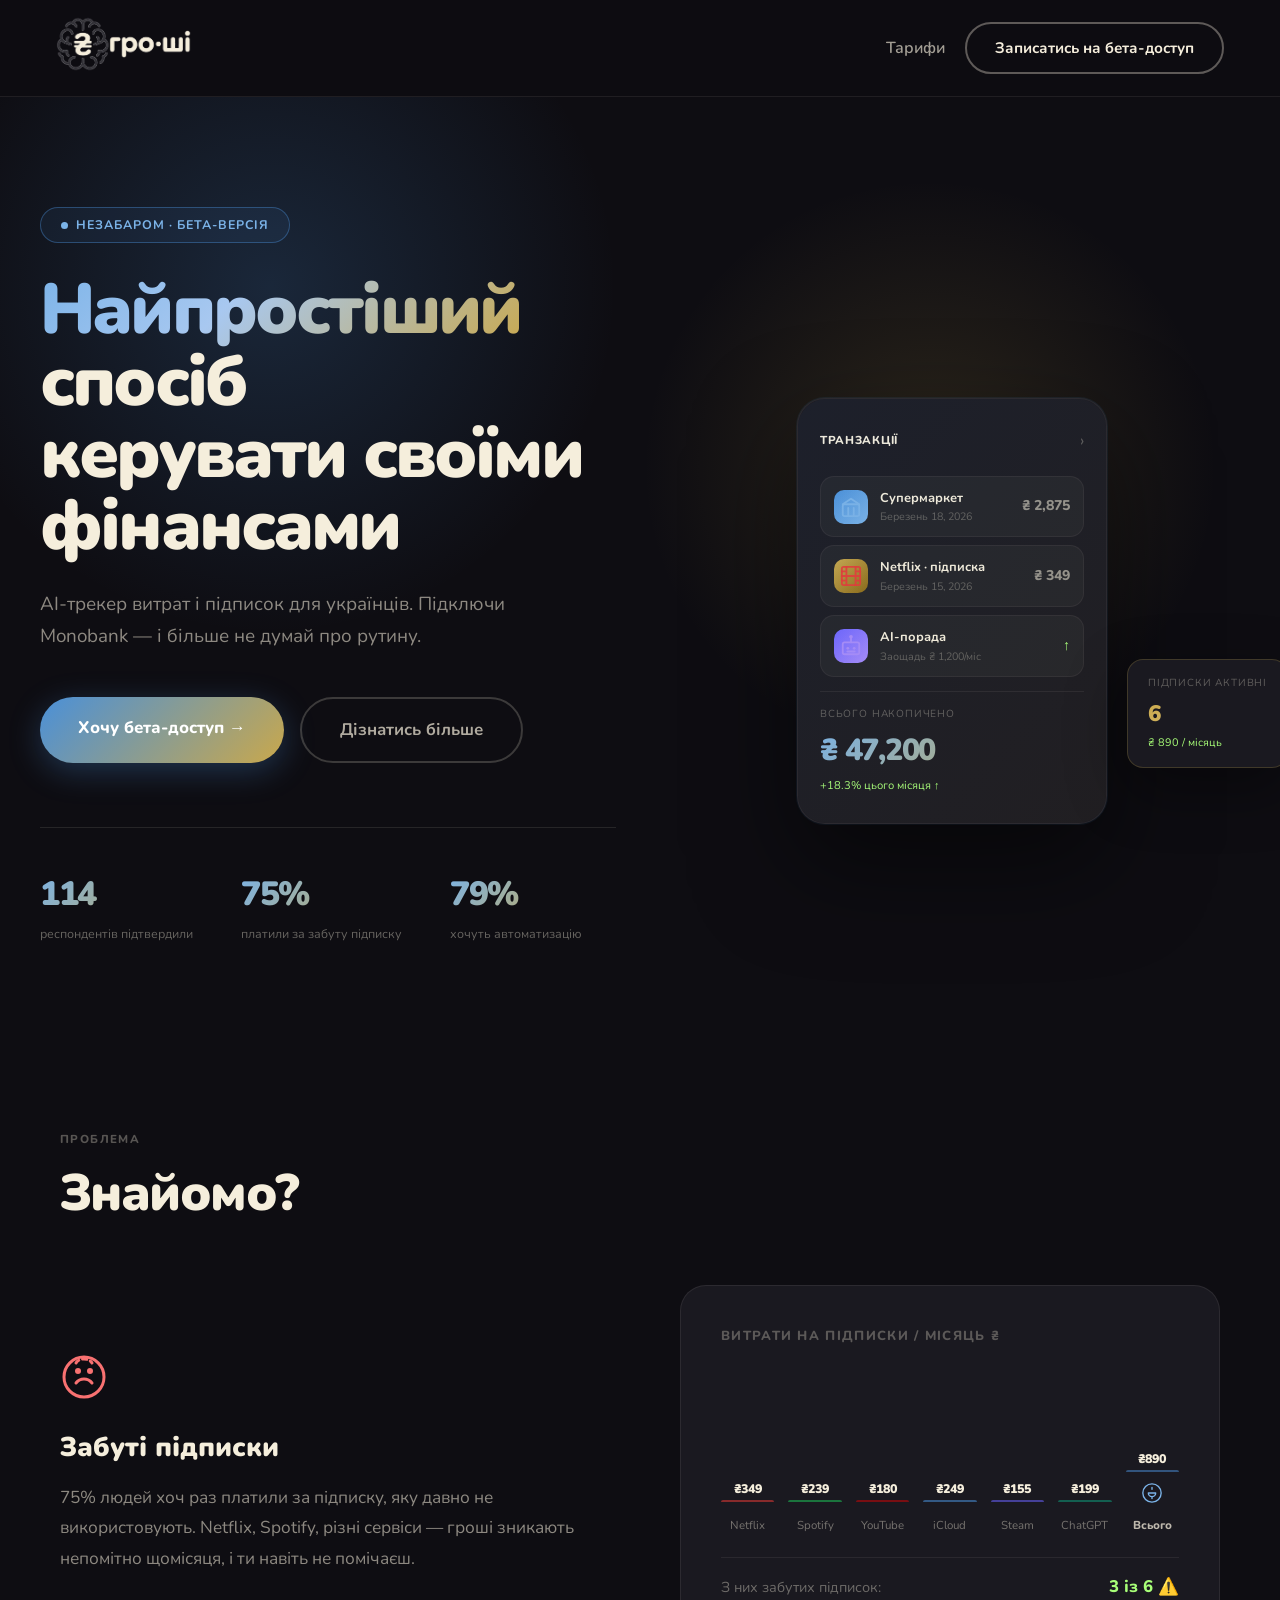
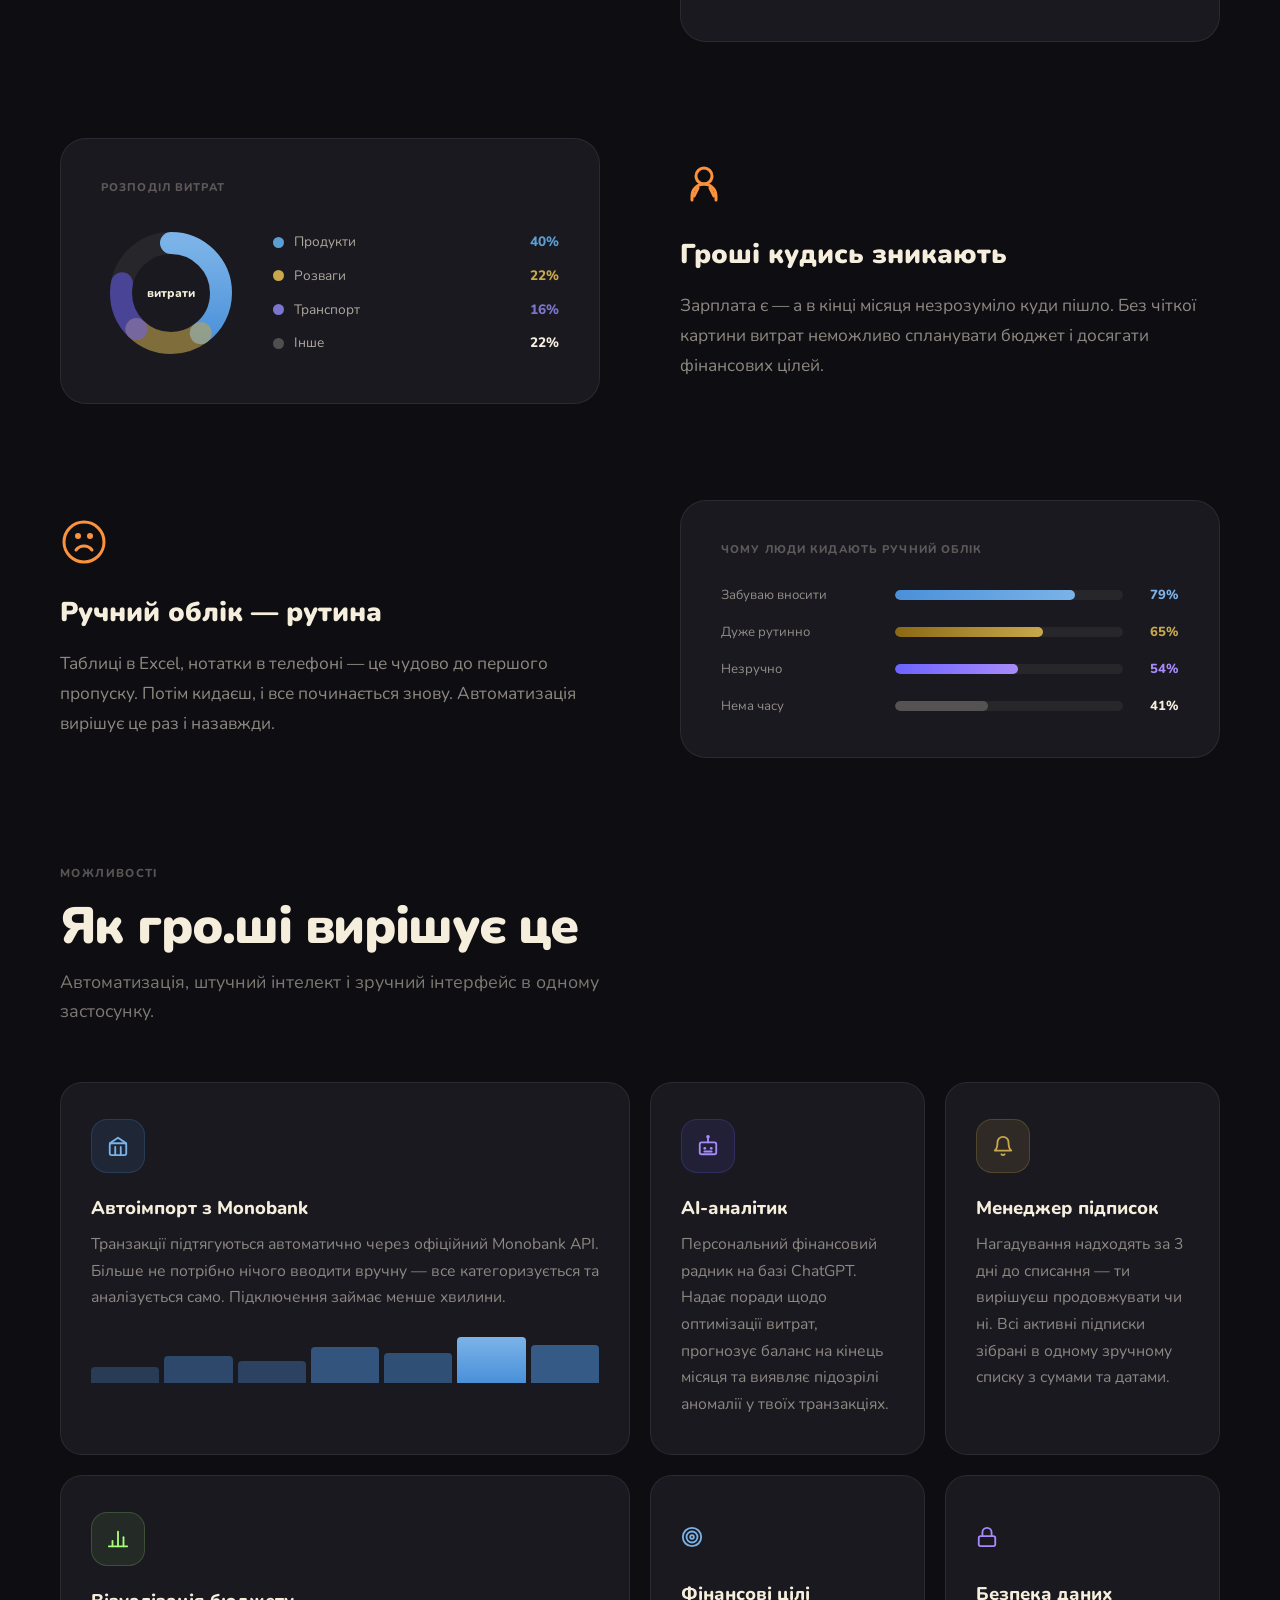
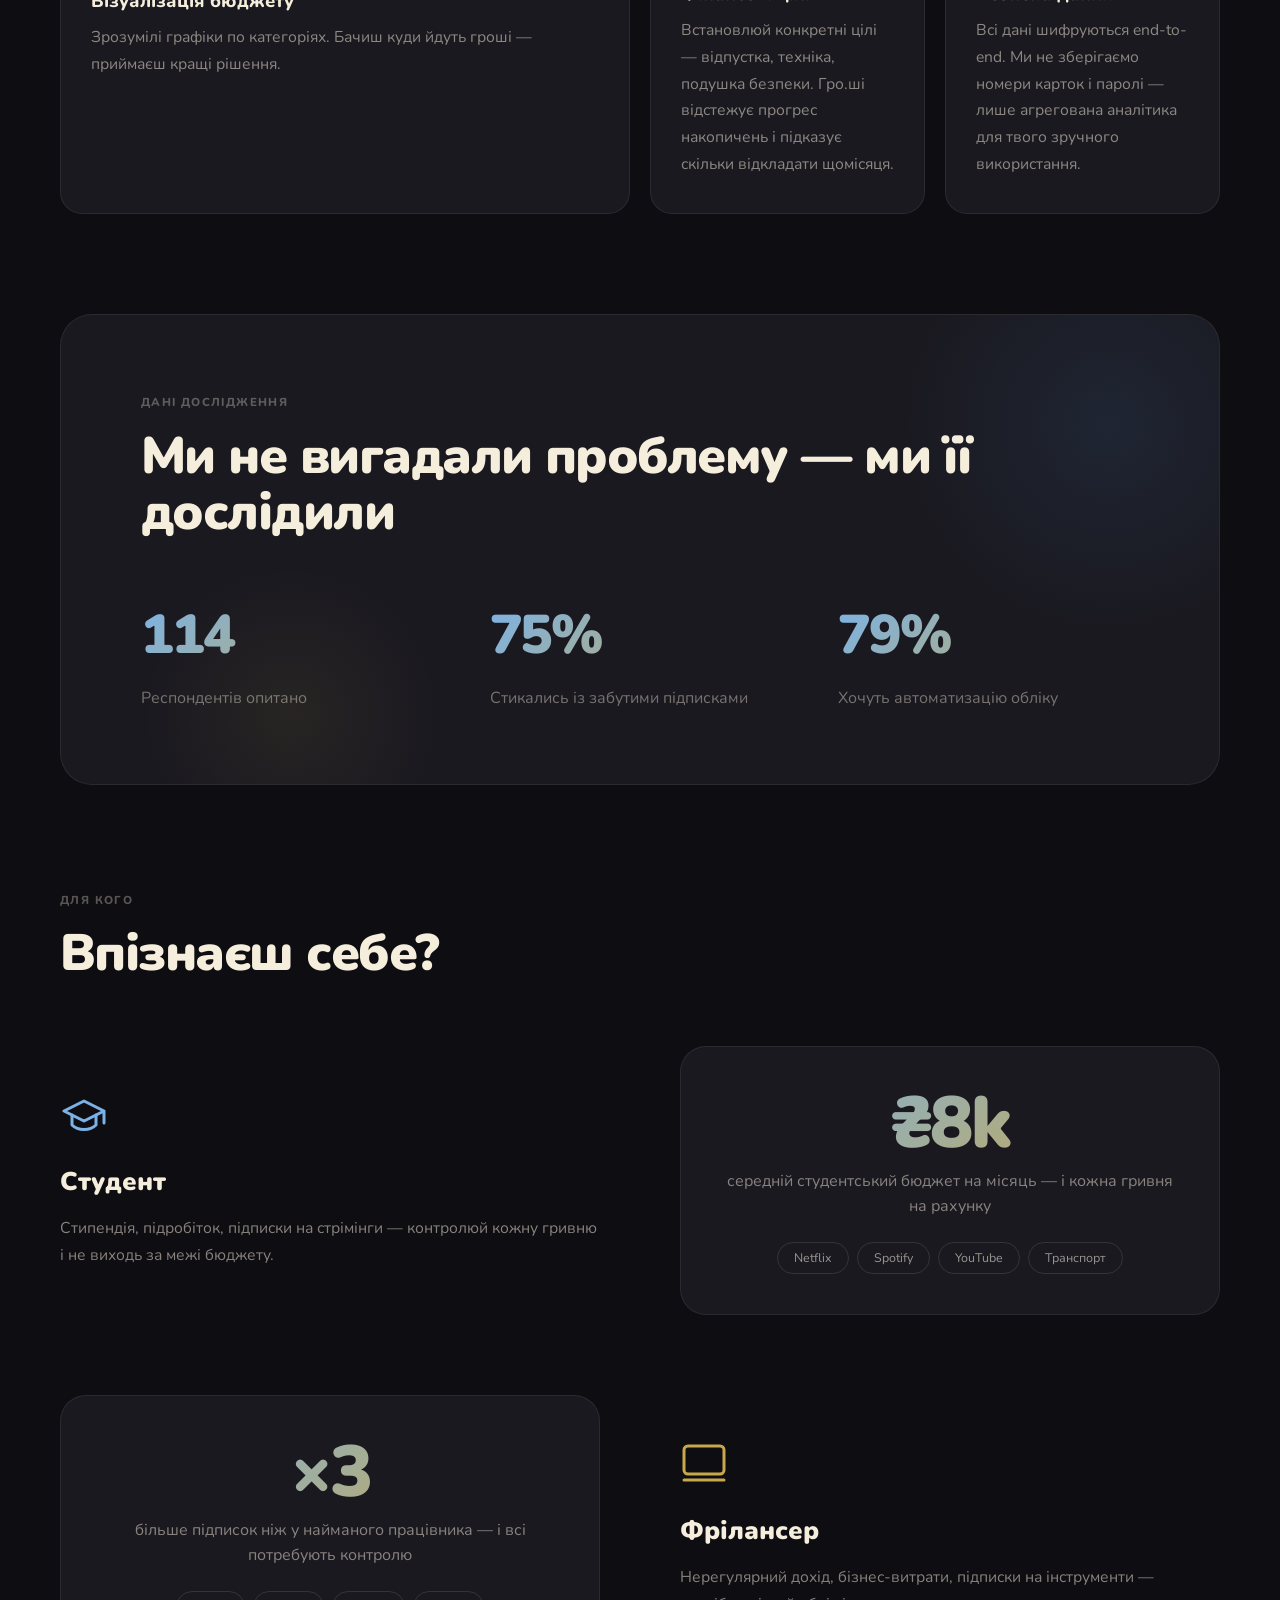
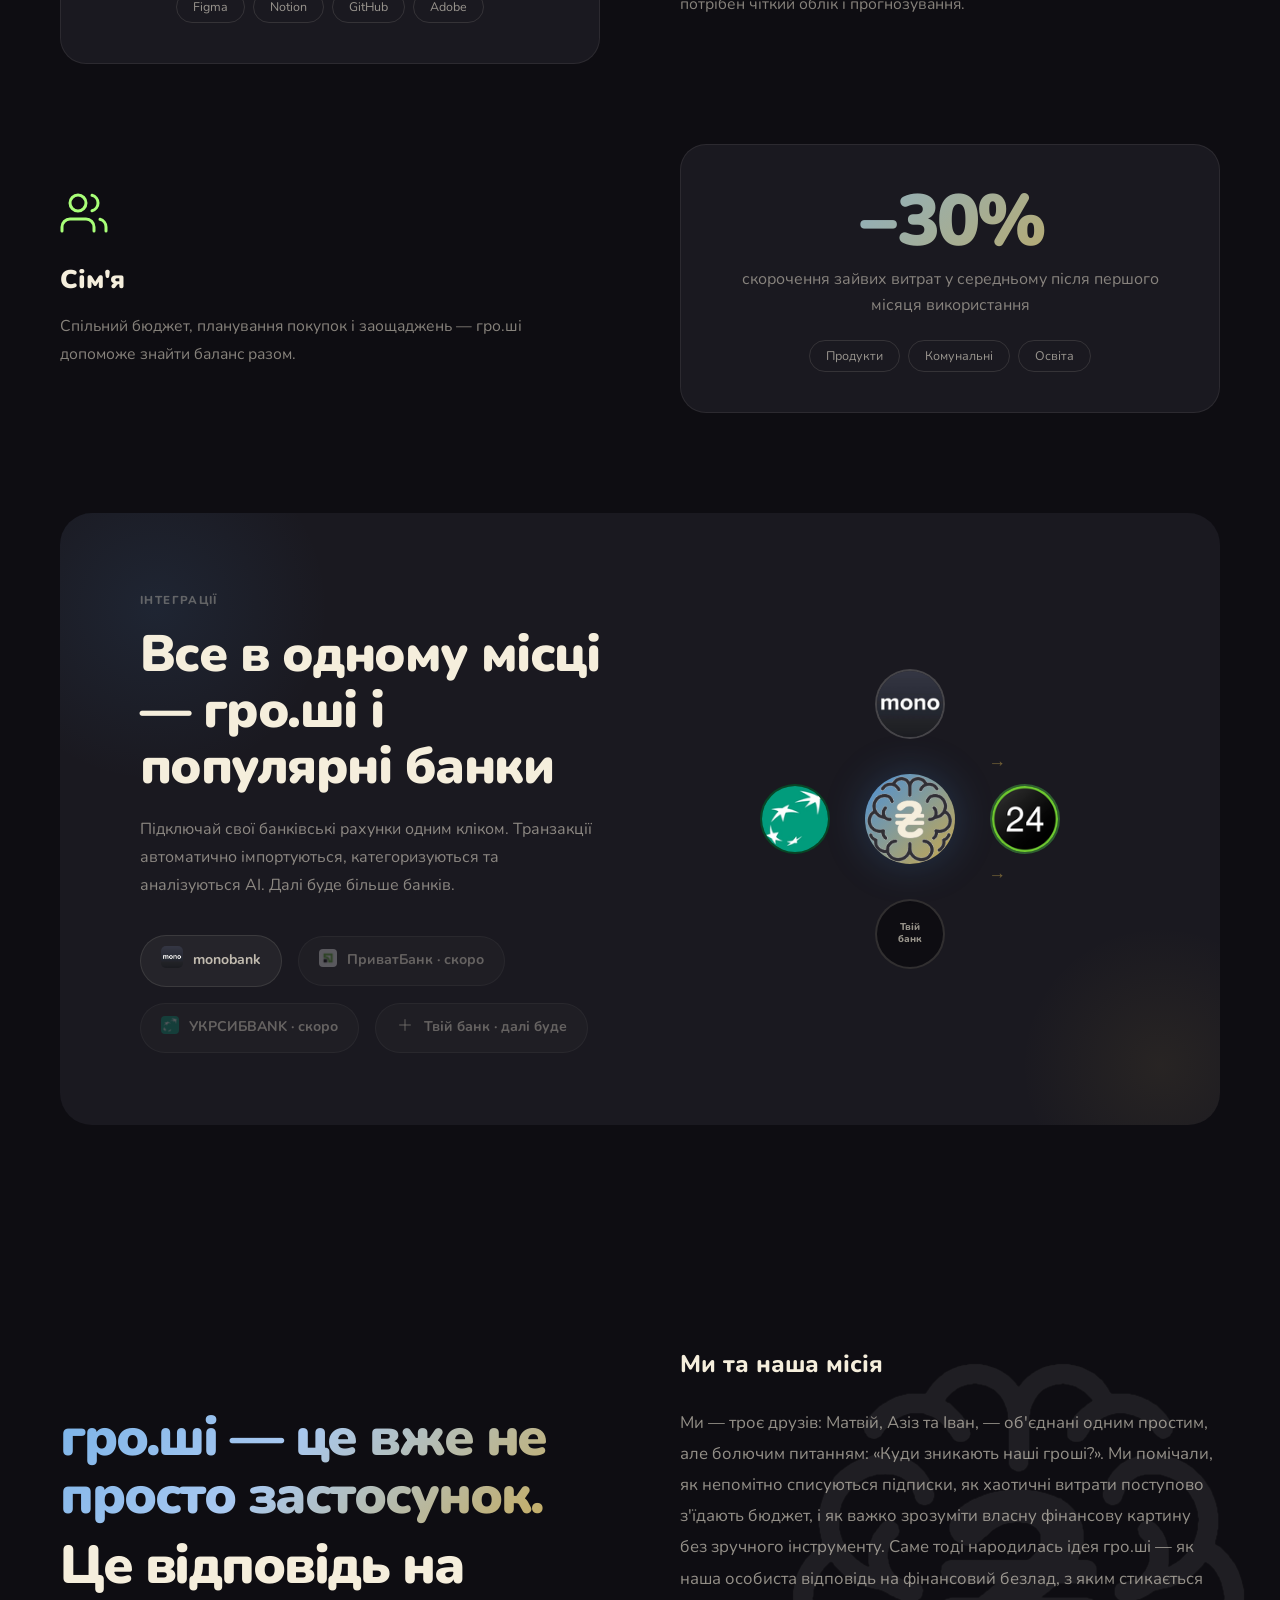
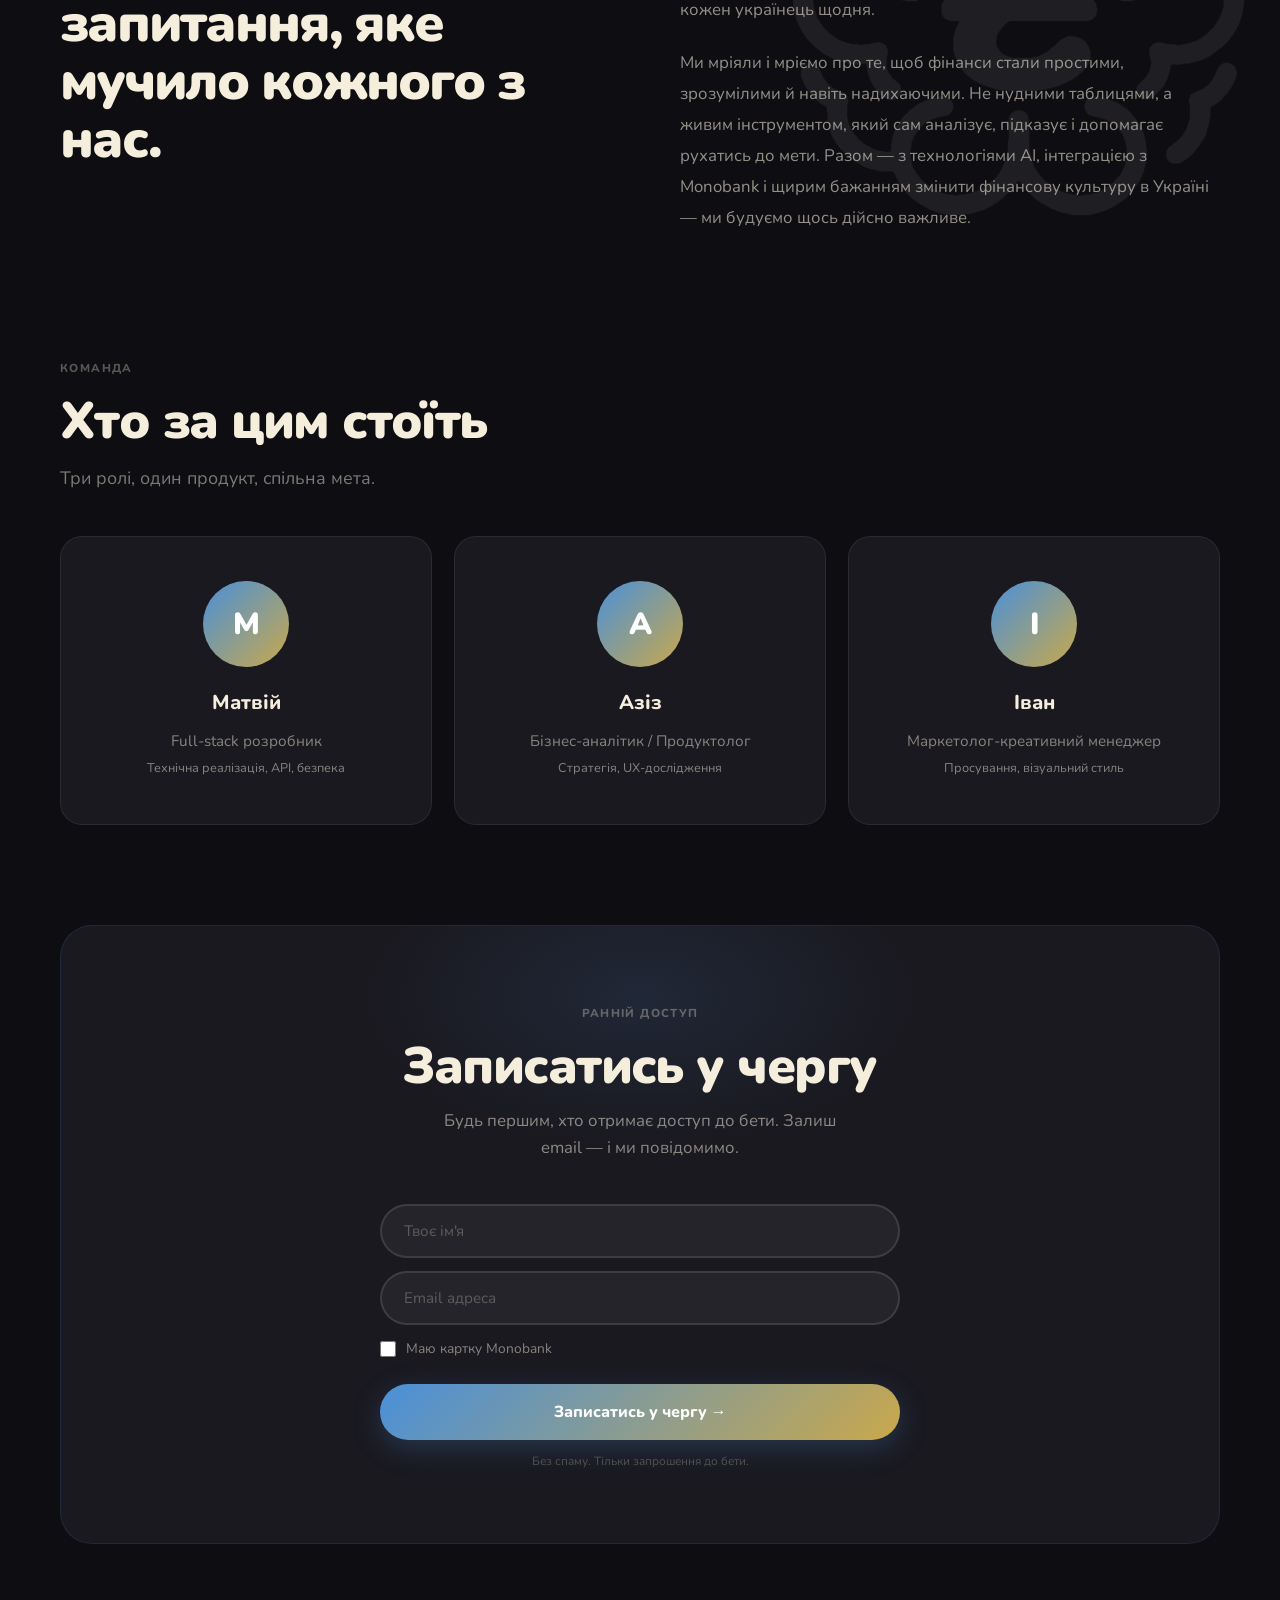
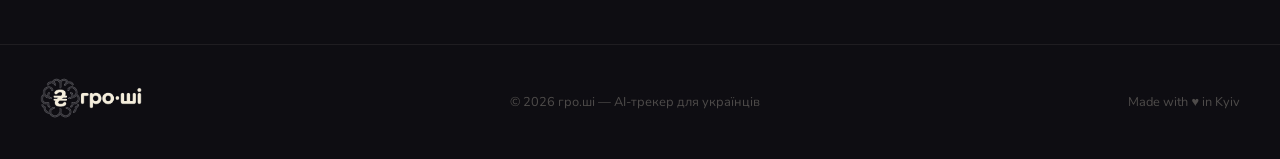
==== index.html @ 9628a87d "Rename groshi-v16.html to index.html" ====
<!DOCTYPE html>
<html lang="uk">
<head>
  <meta charset="UTF-8"/>
  <meta name="viewport" content="width=device-width,initial-scale=1.0"/>
  <title>гро.ші — AI-трекер витрат і підписок</title>
  <link href="https://fonts.googleapis.com/css2?family=Nunito:wght@300;400;600;700;800;900&display=swap" rel="stylesheet"/>
  <style>
    :root{
      --dark2:#0e0d12; --dark:#1a1920;
      --cream:#f5eedc; --muted:rgba(245,238,220,.45);
      --border:rgba(245,238,220,.08);
      --r:22px;
      --g200a:#4a90d9; --g200b:#7bb3e8;
      --g500a:#8b6914; --g500b:#c9a84c;
    }
    *,*::before,*::after{box-sizing:border-box;margin:0;padding:0}
    html{scroll-behavior:smooth}
    body{font-family:'Chiron GoRound TC','Nunito',sans-serif;background:var(--dark2);color:var(--cream);line-height:1.6;overflow-x:hidden;font-size:17px}

    /* ── NAV ── */
    nav{
      position:sticky;top:0;z-index:100;
      display:flex;align-items:center;justify-content:space-between;
      padding:16px 56px;
      background:rgba(14,13,18,.9);backdrop-filter:blur(20px);
      border-bottom:1px solid var(--border);
    }
    .nav-logo img{height:56px;width:auto}
    nav ul{list-style:none;display:flex;gap:20px;align-items:center}
    .nav-link{text-decoration:none;color:rgba(245,238,220,.65);font-weight:600;font-size:1rem;transition:color .2s}
    .nav-link:hover{color:var(--cream)}
    .btn-nav{display:inline-block;text-decoration:none;cursor:pointer;border:none;padding:12px 28px;border-radius:100px;font-family:inherit;font-size:.95rem;font-weight:700;border:2px solid rgba(245,238,220,.35);color:var(--cream);background:transparent;transition:background .2s,border-color .2s}
    .btn-nav:hover{background:rgba(245,238,220,.08);border-color:var(--cream)}

    /* ── HERO ── */
    .hero{
      position:relative;min-height:100vh;
      display:grid;grid-template-columns:1fr 1fr;
      align-items:center;padding:0 40px;gap:48px;overflow:hidden;
    }
    .blob1{position:absolute;width:700px;height:700px;border-radius:50%;background:radial-gradient(circle,rgba(74,144,217,.20) 0%,transparent 70%);top:-160px;left:-80px;pointer-events:none}
    .blob2{position:absolute;width:580px;height:580px;border-radius:50%;background:radial-gradient(circle,rgba(201,168,76,.16) 0%,transparent 70%);top:80px;right:60px;pointer-events:none}
    .hero-left{position:relative;z-index:2;padding-top:110px;padding-bottom:80px}
    .badge{display:inline-flex;align-items:center;gap:8px;border:1px solid rgba(74,144,217,.4);background:rgba(74,144,217,.08);color:var(--g200b);padding:7px 20px;border-radius:100px;font-size:.78rem;font-weight:700;letter-spacing:.08em;text-transform:uppercase;margin-bottom:32px}
    .badge-dot{width:7px;height:7px;border-radius:50%;background:var(--g200b);display:inline-block;animation:pulse 2s infinite}
    @keyframes pulse{0%,100%{opacity:1}50%{opacity:.3}}
    .hero h1{font-size:clamp(3.2rem,5.5vw,5.6rem);font-weight:900;letter-spacing:-.04em;line-height:1.02;margin-bottom:26px}
    .grad{background:linear-gradient(135deg,var(--g200b) 0%,#a8c8f0 40%,var(--g500b) 100%);-webkit-background-clip:text;-webkit-text-fill-color:transparent;background-clip:text}
    .hero-sub{font-size:1.18rem;color:rgba(245,238,220,.55);max-width:480px;margin-bottom:44px;line-height:1.7}
    .hero-cta{display:flex;gap:16px;flex-wrap:wrap;margin-bottom:64px}
    .btn-hero{display:inline-block;text-decoration:none;cursor:pointer;border:none;padding:18px 38px;border-radius:100px;font-family:inherit;font-size:1.05rem;font-weight:800;background:linear-gradient(135deg,var(--g200a),var(--g500b));color:#fff;transition:transform .2s,box-shadow .2s;box-shadow:0 8px 32px rgba(74,144,217,.3)}
    .btn-hero:hover{transform:translateY(-3px);box-shadow:0 16px 40px rgba(74,144,217,.4)}
    .btn-ghost{display:inline-block;text-decoration:none;cursor:pointer;border:none;padding:18px 38px;border-radius:100px;font-family:inherit;font-size:1.05rem;font-weight:700;border:2px solid rgba(245,238,220,.2);color:rgba(245,238,220,.7);background:transparent;transition:border-color .2s,color .2s}
    .btn-ghost:hover{border-color:rgba(245,238,220,.5);color:var(--cream)}
    .hero-stats{display:flex;gap:48px;flex-wrap:wrap;border-top:1px solid rgba(245,238,220,.1);padding-top:40px}
    .snum{font-size:2.1rem;font-weight:900;letter-spacing:-.04em;background:linear-gradient(135deg,var(--g200b),var(--g500b));-webkit-background-clip:text;-webkit-text-fill-color:transparent;background-clip:text}
    .slabel{font-size:.78rem;color:rgba(245,238,220,.38);margin-top:2px}

    /* mock phone */
    .hero-right{position:relative;z-index:2;display:flex;align-items:center;justify-content:center;padding-top:100px}
    .mock{width:310px;background:#1a1920;border-radius:28px;border:1px solid rgba(245,238,220,.08);padding:28px 22px;box-shadow:0 40px 100px rgba(0,0,0,.5),0 0 0 1px rgba(74,144,217,.1);position:relative}
    .mock::before{content:'';position:absolute;inset:0;border-radius:28px;background:linear-gradient(135deg,rgba(74,144,217,.06),rgba(201,168,76,.04));pointer-events:none}
    .mhead{display:flex;justify-content:space-between;align-items:center;margin-bottom:22px}
    .mtitle{font-size:.72rem;font-weight:800;color:var(--cream);letter-spacing:.06em;text-transform:uppercase}
    .mrow{display:flex;align-items:center;gap:12px;padding:11px 13px;border-radius:14px;background:rgba(245,238,220,.04);margin-bottom:8px;border:1px solid rgba(245,238,220,.06)}
    .micon{width:34px;height:34px;border-radius:10px;display:flex;align-items:center;justify-content:center;font-size:.95rem;flex-shrink:0}
    .ico-m{background:linear-gradient(135deg,#4a90d9,#7bb3e8)}
    .ico-s{background:linear-gradient(135deg,#c9a84c,#8b6914)}
    .ico-a{background:linear-gradient(135deg,#6c63ff,#a78bfa)}
    .minfo{flex:1}
    .mname{font-size:.8rem;font-weight:700;color:var(--cream)}
    .mdate{font-size:.67rem;color:rgba(245,238,220,.3)}
    .mamount{font-size:.88rem;font-weight:800}
    .neg{color:rgba(245,238,220,.55)} .pos{color:#a8ff78}
    .mdiv{height:1px;background:rgba(245,238,220,.07);margin:14px 0}
    .mbal-lbl{font-size:.64rem;color:rgba(245,238,220,.32);text-transform:uppercase;letter-spacing:.08em;margin-bottom:4px}
    .mbal-num{font-size:1.9rem;font-weight:900;letter-spacing:-.04em;background:linear-gradient(135deg,var(--g200b),var(--g500b));-webkit-background-clip:text;-webkit-text-fill-color:transparent;background-clip:text}
    .mbal-chg{font-size:.7rem;color:#a8ff78;margin-top:2px}
    .float-card{position:absolute;right:-48px;bottom:56px;background:#1a1920;border-radius:16px;padding:15px 20px;border:1px solid rgba(201,168,76,.22);box-shadow:0 20px 60px rgba(0,0,0,.4);min-width:155px}
    .flbl{font-size:.64rem;color:rgba(245,238,220,.32);text-transform:uppercase;letter-spacing:.08em;margin-bottom:5px}
    .fval{font-size:1.4rem;font-weight:900;background:linear-gradient(135deg,#c9a84c,#e8d08a);-webkit-background-clip:text;-webkit-text-fill-color:transparent;background-clip:text}
    .fsub{font-size:.68rem;color:#a8ff78;margin-top:2px}

    /* ── SHARED SECTION LAYOUT ── */
    .sec{padding:100px 60px;max-width:100%}
    .sec-inner{max-width:1600px;margin:0 auto}
    .sec-label{display:inline-block;font-size:.72rem;font-weight:800;letter-spacing:.12em;text-transform:uppercase;color:rgba(245,238,220,.32);margin-bottom:16px}
    h2{font-size:clamp(2.2rem,4vw,3.4rem);font-weight:900;letter-spacing:-.03em;line-height:1.1;margin-bottom:14px;color:var(--cream)}
    .sec-sub{font-size:1.12rem;color:rgba(245,238,220,.48);max-width:580px;margin-bottom:56px}

    /* ── PROBLEMS ── */
    .prob-block{display:grid;grid-template-columns:1fr 1fr;gap:80px;align-items:center;margin-bottom:96px}
    .prob-block.rev{direction:rtl}
    .prob-block.rev>*{direction:ltr}
    .prob-emoji{display:block;margin-bottom:22px;line-height:1}
    .prob-text h3{font-size:1.7rem;font-weight:900;margin-bottom:14px}
    .prob-text p{font-size:1.08rem;color:rgba(245,238,220,.55);line-height:1.75}
    .infog{background:var(--dark);border:1px solid var(--border);border-radius:26px;padding:40px;transition:border-color .3s;position:relative;overflow:hidden}
    .infog:hover{border-color:rgba(74,144,217,.25)}
    .infog-title{font-size:.7rem;font-weight:800;text-transform:uppercase;letter-spacing:.1em;color:rgba(245,238,220,.3);margin-bottom:26px}

    .bar-chart{display:flex;align-items:flex-end;gap:12px;height:130px}
    .bc-col{display:flex;flex-direction:column;align-items:center;flex:1}
    .bc-bar{width:100%;border-radius:8px 8px 0 0;position:relative}
    .bc-val{position:absolute;top:-22px;left:50%;transform:translateX(-50%);font-size:.78rem;font-weight:900;color:var(--cream);white-space:nowrap}
    .bc-lbl{font-size:.72rem;color:rgba(245,238,220,.42);text-align:center;margin-top:4px}

    .donut-wrap{display:flex;align-items:center;gap:32px}
    .donut-legend{display:flex;flex-direction:column;gap:12px;flex:1}
    .dl-item{display:flex;align-items:center;gap:10px;font-size:.85rem}
    .dl-dot{width:11px;height:11px;border-radius:50%;flex-shrink:0}
    .dl-name{color:rgba(245,238,220,.68);flex:1}
    .dl-pct{font-weight:800}

    .tl-list{display:flex;flex-direction:column;gap:16px}
    .tl-row{display:flex;align-items:center;gap:14px}
    .tl-lbl{font-size:.82rem;color:rgba(245,238,220,.55);width:160px;flex-shrink:0}
    .tl-track{flex:1;background:rgba(245,238,220,.06);border-radius:100px;height:10px;overflow:hidden}
    .tl-fill{height:100%;border-radius:100px}
    .tl-pct{font-size:.82rem;font-weight:800;width:42px;text-align:right;flex-shrink:0}

    /* ── BENTO FEATURES ── */
    .bento{display:grid;grid-template-columns:repeat(4,1fr);gap:20px}
    .bc{background:var(--dark);border:1px solid var(--border);border-radius:var(--r);padding:36px 30px;transition:transform .3s,border-color .3s}
    .bc:hover{transform:translateY(-5px);border-color:rgba(201,168,76,.25)}
    .bc.w2{grid-column:span 2}
    .bc-icon{width:54px;height:54px;border-radius:16px;display:flex;align-items:center;justify-content:center;font-size:1.5rem;margin-bottom:20px}
    .fi1{background:rgba(74,144,217,.12);border:1px solid rgba(74,144,217,.2)}
    .fi2{background:rgba(108,99,255,.10);border:1px solid rgba(108,99,255,.2)}
    .fi3{background:rgba(201,168,76,.12);border:1px solid rgba(201,168,76,.22)}
    .fi4{background:rgba(168,255,120,.08);border:1px solid rgba(168,255,120,.18)}
    .bc h3{font-size:1.15rem;font-weight:800;margin-bottom:9px}
    .bc p{font-size:.98rem;color:rgba(245,238,220,.52);line-height:1.7}
    .mini-chart{display:flex;align-items:flex-end;gap:5px;height:50px;margin-top:22px}
    .mc{border-radius:4px 4px 0 0;flex:1}

    /* ── PROOF ── */
    .proof-box{background:var(--dark);border-radius:32px;padding:72px 80px;border:1px solid var(--border);position:relative;overflow:hidden}
    .proof-box::before{content:'';position:absolute;top:-100px;right:-100px;width:420px;height:420px;border-radius:50%;background:radial-gradient(circle,rgba(74,144,217,.10),transparent 70%)}
    .proof-box::after{content:'';position:absolute;bottom:-80px;left:80px;width:300px;height:300px;border-radius:50%;background:radial-gradient(circle,rgba(201,168,76,.08),transparent 70%)}
    .proof-grid{display:grid;grid-template-columns:repeat(3,1fr);gap:48px;margin-top:52px;position:relative;z-index:1}
    .pstat .num{font-size:3.4rem;font-weight:900;letter-spacing:-.04em;background:linear-gradient(135deg,var(--g200b),var(--g500b));-webkit-background-clip:text;-webkit-text-fill-color:transparent;background-clip:text}
    .pstat .lbl{font-size:1rem;color:rgba(245,238,220,.42);margin-top:7px}
    .proof-box h2,.proof-box .sec-label{position:relative;z-index:1}

    /* ── AUDIENCE ── */
    .aud-block{display:grid;grid-template-columns:1fr 1fr;gap:80px;align-items:center;margin-bottom:80px}
    .aud-block.rev{direction:rtl}
    .aud-block.rev>*{direction:ltr}
    .aud-emoji{display:block;margin-bottom:20px;line-height:1}
    .aud-text h3{font-size:1.6rem;font-weight:900;margin-bottom:12px}
    .aud-text p{font-size:.98rem;color:rgba(245,238,220,.52);line-height:1.75}
    .aud-visual{background:var(--dark);border:1px solid var(--border);border-radius:26px;padding:40px;text-align:center;transition:border-color .3s}
    .aud-visual:hover{border-color:rgba(201,168,76,.3)}
    .aud-bignum{font-size:4.5rem;font-weight:900;letter-spacing:-.04em;background:linear-gradient(135deg,var(--g200b),var(--g500b));-webkit-background-clip:text;-webkit-text-fill-color:transparent;background-clip:text;line-height:1;margin-bottom:10px}
    .aud-desc{font-size:1rem;color:rgba(245,238,220,.5);line-height:1.6;margin-bottom:22px}
    .tags{display:flex;flex-wrap:wrap;gap:8px;justify-content:center}
    .tag{padding:5px 16px;border-radius:100px;border:1px solid rgba(245,238,220,.12);font-size:.78rem;color:rgba(245,238,220,.58)}

    /* ── BANKS SECTION ── */
    .banks-sec{background:var(--dark);border-radius:32px;padding:72px 80px;position:relative;overflow:hidden}
    .banks-sec::before{content:'';position:absolute;top:-80px;left:-80px;width:350px;height:350px;border-radius:50%;background:radial-gradient(circle,rgba(74,144,217,.10),transparent 70%)}
    .banks-sec::after{content:'';position:absolute;bottom:-80px;right:-80px;width:280px;height:280px;border-radius:50%;background:radial-gradient(circle,rgba(201,168,76,.08),transparent 70%)}
    .banks-layout{display:grid;grid-template-columns:1fr 1fr;gap:80px;align-items:center;position:relative;z-index:1}
    .banks-left h2{margin-bottom:20px}
    .banks-left p{font-size:1rem;color:rgba(245,238,220,.52);line-height:1.75;margin-bottom:36px}
    .banks-logos{display:flex;flex-wrap:wrap;gap:16px;align-items:center;margin-top:8px}
    .bank-pill{display:flex;align-items:center;gap:10px;background:rgba(245,238,220,.05);border:1px solid rgba(245,238,220,.1);border-radius:100px;padding:10px 20px;font-size:.88rem;font-weight:700;color:rgba(245,238,220,.75);transition:border-color .2s,background .2s}
    .bank-pill:hover{border-color:rgba(74,144,217,.35);background:rgba(74,144,217,.07)}
    .bank-pill.coming{opacity:.45;cursor:default}
    .bank-icon{font-size:1.1rem}
    .banks-right{display:flex;justify-content:center;align-items:center}
    .banks-diagram{position:relative;width:320px;height:320px}
    .bd-center{position:absolute;left:50%;top:50%;transform:translate(-50%,-50%);width:90px;height:90px;border-radius:50%;background:linear-gradient(135deg,var(--g200a),var(--g500b));display:flex;align-items:center;justify-content:center;box-shadow:0 0 40px rgba(74,144,217,.25);z-index:2}
    .bd-center img{width:56px;height:56px;object-fit:contain}
    .bd-node{position:absolute;width:70px;height:70px;border-radius:50%;background:var(--dark2);border:2px solid rgba(245,238,220,.15);display:flex;align-items:center;justify-content:center;font-size:1.3rem;font-weight:800;transition:border-color .3s}
    .bd-node:hover{border-color:rgba(74,144,217,.5)}
    .bd-node span{font-size:.62rem;font-weight:800;text-align:center;color:rgba(245,238,220,.6);line-height:1.2}
    .bd-n1{top:10px;left:50%;transform:translateX(-50%)}
    .bd-n2{top:50%;right:10px;transform:translateY(-50%)}
    .bd-n3{bottom:10px;left:50%;transform:translateX(-50%)}
    .bd-n4{top:50%;left:10px;transform:translateY(-50%)}
    .bd-arrow{position:absolute;font-size:1.1rem;color:rgba(201,168,76,.5)}
    .bd-a1{top:28%;right:22%}
    .bd-a2{bottom:22%;right:22%}
    .bd-coming{position:absolute;bottom:16px;right:16px;background:rgba(245,238,220,.04);border:1px dashed rgba(245,238,220,.15);border-radius:12px;padding:10px 16px;font-size:.72rem;color:rgba(245,238,220,.4)}

    /* ── MISSION ── */
    .mission-sec{
      position:relative;overflow:hidden;background:var(--dark2);
      padding:120px 60px;
    }
    .mission-inner{
      max-width:1600px;margin:0 auto;
      display:grid;grid-template-columns:1fr 1fr;
      gap:80px;align-items:center;position:relative;
    }
    .mission-bg-logo{
      position:absolute;right:-40px;top:50%;transform:translateY(-50%);
      width:480px;opacity:.07;
      filter:invert(1) brightness(3);
      pointer-events:none;z-index:0;
    }
    .mission-left{position:relative;z-index:2}
    .mission-left h2{
      font-size:clamp(2.4rem,4.2vw,4rem);
      font-weight:900;letter-spacing:-.04em;line-height:1.08;margin-bottom:0;
    }
    .mission-left h2 .grad-text{
      background:linear-gradient(135deg,var(--g200b) 0%,#a8c8f0 40%,var(--g500b) 100%);
      -webkit-background-clip:text;-webkit-text-fill-color:transparent;background-clip:text;display:block;margin-bottom:12px;
    }
    .mission-right{position:relative;z-index:2}
    .mission-right h3{font-size:1.5rem;font-weight:800;color:var(--cream);margin-bottom:24px}
    .mission-right p{font-size:1.05rem;color:rgba(245,238,220,.58);line-height:1.85;margin-bottom:0}
    .mission-right p span{display:block;margin-top:22px}
    footer{border-top:1px solid rgba(245,238,220,.07);padding:32px 40px;display:flex;align-items:center;justify-content:space-between;flex-wrap:wrap;gap:14px;max-width:100%}
    .flogo img{height:42px;width:auto}
    footer p{font-size:.8rem;color:rgba(245,238,220,.28)}

    /* ── TEAM GRID desktop ── */
    .team-grid{display:grid;grid-template-columns:repeat(3,1fr);gap:22px;width:100%}
    .tc{background:var(--dark);border:1px solid var(--border);border-radius:var(--r);padding:44px 36px;text-align:center;transition:border-color .3s}
    .tc:hover{border-color:rgba(74,144,217,.28)}
    .tav{width:86px;height:86px;border-radius:50%;background:linear-gradient(135deg,var(--g200a),var(--g500b));color:#fff;display:flex;align-items:center;justify-content:center;font-size:1.9rem;font-weight:900;margin:0 auto 20px}
    .tc h3{font-size:1.25rem;font-weight:800;margin-bottom:10px}
    .tc .role{font-size:.95rem;color:rgba(245,238,220,.5);line-height:1.65}

    /* ── CTA BOX desktop ── */
    .cta-box{background:var(--dark);border-radius:32px;padding:72px 80px;text-align:center;border:1px solid rgba(74,144,217,.14);position:relative;overflow:hidden;width:100%}
    .cta-box::before{content:'';position:absolute;top:-80px;left:50%;transform:translateX(-50%);width:550px;height:300px;background:radial-gradient(ellipse,rgba(74,144,217,.12),transparent 70%)}
    .cta-box h2,.cta-box .sec-label{position:relative;z-index:1}
    .cta-sub{position:relative;z-index:1;font-size:1.05rem;color:rgba(245,238,220,.52);max-width:420px;margin:0 auto 42px}
    .form-wrap{max-width:520px;margin:0 auto;position:relative;z-index:1;width:100%}
    .frow{display:flex;gap:12px;margin-bottom:13px}
    .frow input{flex:1;padding:15px 22px;border-radius:100px;border:2px solid rgba(245,238,220,.12);background:rgba(245,238,220,.05);color:var(--cream);font-family:inherit;font-size:.95rem;outline:none;transition:border-color .2s}
    .frow input::placeholder{color:rgba(245,238,220,.28)}
    .frow input:focus{border-color:rgba(74,144,217,.45)}
    .fcheck{display:flex;align-items:center;gap:10px;margin-bottom:24px}
    .fcheck input{width:16px;height:16px;accent-color:var(--g200b);cursor:pointer}
    .fcheck label{font-size:.86rem;color:rgba(245,238,220,.5);cursor:pointer}
    .btn-cta{width:100%;padding:17px;font-size:1rem;font-weight:800;border-radius:100px;border:none;cursor:pointer;font-family:inherit;background:linear-gradient(135deg,var(--g200a),var(--g500b));color:#fff;transition:transform .2s,box-shadow .2s;box-shadow:0 8px 28px rgba(74,144,217,.25)}
    .btn-cta:hover{transform:translateY(-2px);box-shadow:0 16px 36px rgba(74,144,217,.35)}
    .fnote{margin-top:12px;font-size:.74rem;color:rgba(245,238,220,.25)}


    @media(max-width:1024px){
      .hero,.prob-block,.aud-block,.banks-layout{grid-template-columns:1fr}
      .hero-right,.prob-block.rev,.aud-block.rev,.banks-layout .banks-right{display:none}
      .prob-block.rev,.aud-block.rev{direction:ltr}
      nav{padding:14px 20px}
      .sec,.mission-inner{padding:64px 36px}
      .bento{grid-template-columns:1fr 1fr}
      .proof-box,.banks-sec,.cta-box{padding:40px 24px}
      .proof-grid{grid-template-columns:1fr;gap:28px}
      .team-grid{grid-template-columns:1fr}
      footer{padding:28px 20px}
    }
  </style>
</head>
<body>

<!-- NAV -->
<nav>
  <a href="#" class="nav-logo"><img src="[data-uri]" alt="гро.ші"/></a>
  <ul>
    <li><a href="#banks" class="nav-link">Тарифи</a></li>
    <li><a href="#early-access" class="btn-nav">Записатись на бета-доступ</a></li>
  </ul>
</nav>

<!-- HERO -->
<header class="hero">
  <div class="blob1"></div><div class="blob2"></div>
  <div class="hero-left">
    <div class="badge"><span class="badge-dot"></span>Незабаром · Бета-версія</div>
    <h1><span class="grad">Найпростіший</span> спосіб<br>керувати своїми<br>фінансами</h1>
    <p class="hero-sub">AI-трекер витрат і підписок для українців. Підключи Monobank — і більше не думай про рутину.</p>
    <div class="hero-cta">
      <a href="#early-access" class="btn-hero">Хочу бета-доступ →</a>
      <a href="#features" class="btn-ghost">Дізнатись більше</a>
    </div>
    <div class="hero-stats">
      <div><div class="snum">114</div><div class="slabel">респондентів підтвердили</div></div>
      <div><div class="snum">75%</div><div class="slabel">платили за забуту підписку</div></div>
      <div><div class="snum">79%</div><div class="slabel">хочуть автоматизацію</div></div>
    </div>
  </div>
  <div class="hero-right">
    <div class="mock">
      <div class="mhead"><span class="mtitle">Транзакції</span><span style="color:rgba(245,238,220,.3)">›</span></div>
      <div class="mrow"><div class="micon ico-m"><svg width="22" height="22" viewBox="0 0 24 24" fill="none" stroke="#7bb3e8" stroke-width="2" stroke-linecap="round" stroke-linejoin="round"><rect x="3" y="9" width="18" height="13" rx="2"/><path d="M3 9l9-6 9 6"/><line x1="9" y1="22" x2="9" y2="13"/><line x1="15" y1="22" x2="15" y2="13"/></svg></div><div class="minfo"><div class="mname">Супермаркет</div><div class="mdate">Березень 18, 2026</div></div><div class="mamount neg">₴ 2,875</div></div>
      <div class="mrow"><div class="micon ico-s"><svg width="22" height="22" viewBox="0 0 24 24" fill="none" stroke="rgba(229,57,53,.9)" stroke-width="2" stroke-linecap="round" stroke-linejoin="round"><rect x="2" y="2" width="20" height="20" rx="2"/><path d="M7 2v20M17 2v20M2 12h20M2 7h5M17 7h5M2 17h5M17 17h5"/></svg></div><div class="minfo"><div class="mname">Netflix · підписка</div><div class="mdate">Березень 15, 2026</div></div><div class="mamount neg">₴ 349</div></div>
      <div class="mrow"><div class="micon ico-a"><svg width="22" height="22" viewBox="0 0 24 24" fill="none" stroke="#a78bfa" stroke-width="2" stroke-linecap="round" stroke-linejoin="round"><rect x="3" y="8" width="18" height="13" rx="2"/><path d="M12 2v6"/><circle cx="12" cy="2" r="1"/><circle cx="8.5" cy="14.5" r="1.5" fill="#a78bfa" stroke="none"/><circle cx="15.5" cy="14.5" r="1.5" fill="#a78bfa" stroke="none"/><path d="M8 18h8"/></svg></div><div class="minfo"><div class="mname">AI-порада</div><div class="mdate">Заощадь ₴ 1,200/міс</div></div><div class="mamount pos">↑</div></div>
      <div class="mdiv"></div>
      <div class="mbal-lbl">Всього накопичено</div>
      <div class="mbal-num">₴ 47,200</div>
      <div class="mbal-chg">+18.3% цього місяця ↑</div>
    </div>
    <div class="float-card">
      <div class="flbl">Підписки активні</div>
      <div class="fval">6</div>
      <div class="fsub">₴ 890 / місяць</div>
    </div>
  </div>
</header>

<!-- PROBLEMS -->
<div class="sec" id="problems">
  <div class="sec-inner">
    <div class="sec-label">Проблема</div>
    <h2 style="margin-bottom:64px">Знайомо?</h2>

    <div class="prob-block">
      <div class="prob-text">
        <span class="prob-emoji"><svg width="48" height="48" viewBox="0 0 24 24" fill="none" stroke="#f87171" stroke-width="1.5" stroke-linecap="round" stroke-linejoin="round"><circle cx="12" cy="12" r="10"/><path d="M8 15s1.5-2 4-2 4 2 4 2"/><line x1="9" y1="9" x2="9.01" y2="9" stroke-width="3"/><line x1="15" y1="9" x2="15.01" y2="9" stroke-width="3"/><path d="M8 5c0 0 1-2 4-2s4 2 4 2" stroke-dasharray="2 2"/></svg></span>
        <h3>Забуті підписки</h3>
        <p>75% людей хоч раз платили за підписку, яку давно не використовують. Netflix, Spotify, різні сервіси — гроші зникають непомітно щомісяця, і ти навіть не помічаєш.</p>
      </div>
      <div class="infog">
        <div class="infog-title" style="font-size:.82rem;margin-bottom:28px">Витрати на підписки / місяць ₴</div>
        <div class="bar-chart" style="height:160px;gap:14px;align-items:flex-end">

          <div class="bc-col">
            <div class="bc-bar" style="height:40%;background:rgba(229,57,53,.3);border:1px solid rgba(229,57,53,.35)"><span class="bc-val">₴349</span></div>
            <div style="display:flex;flex-direction:column;align-items:center;gap:5px;margin-top:10px">
              <img src="https://www.google.com/s2/favicons?domain=netflix.com&sz=32" width="22" height="22" style="border-radius:6px" onerror="this.style.display='none'"/>
              <span class="bc-lbl">Netflix</span>
            </div>
          </div>

          <div class="bc-col">
            <div class="bc-bar" style="height:27%;background:rgba(30,215,96,.25);border:1px solid rgba(30,215,96,.3)"><span class="bc-val">₴239</span></div>
            <div style="display:flex;flex-direction:column;align-items:center;gap:5px;margin-top:10px">
              <img src="https://www.google.com/s2/favicons?domain=spotify.com&sz=32" width="22" height="22" style="border-radius:6px" onerror="this.style.display='none'"/>
              <span class="bc-lbl">Spotify</span>
            </div>
          </div>

          <div class="bc-col">
            <div class="bc-bar" style="height:20%;background:rgba(255,0,0,.22);border:1px solid rgba(255,0,0,.25)"><span class="bc-val">₴180</span></div>
            <div style="display:flex;flex-direction:column;align-items:center;gap:5px;margin-top:10px">
              <img src="https://www.google.com/s2/favicons?domain=youtube.com&sz=32" width="22" height="22" style="border-radius:6px" onerror="this.style.display='none'"/>
              <span class="bc-lbl">YouTube</span>
            </div>
          </div>

          <div class="bc-col">
            <div class="bc-bar" style="height:28%;background:rgba(74,144,217,.35);border:1px solid rgba(74,144,217,.3)"><span class="bc-val">₴249</span></div>
            <div style="display:flex;flex-direction:column;align-items:center;gap:5px;margin-top:10px">
              <img src="https://www.google.com/s2/favicons?domain=apple.com&sz=32" width="22" height="22" style="border-radius:6px;background:#fff;padding:2px" onerror="this.style.display='none'"/>
              <span class="bc-lbl">iCloud</span>
            </div>
          </div>

          <div class="bc-col">
            <div class="bc-bar" style="height:18%;background:rgba(108,99,255,.35);border:1px solid rgba(108,99,255,.3)"><span class="bc-val">₴155</span></div>
            <div style="display:flex;flex-direction:column;align-items:center;gap:5px;margin-top:10px">
              <img src="https://www.google.com/s2/favicons?domain=steampowered.com&sz=32" width="22" height="22" style="border-radius:6px" onerror="this.style.display='none'"/>
              <span class="bc-lbl">Steam</span>
            </div>
          </div>

          <div class="bc-col">
            <div class="bc-bar" style="height:23%;background:rgba(16,163,127,.3);border:1px solid rgba(16,163,127,.3)"><span class="bc-val">₴199</span></div>
            <div style="display:flex;flex-direction:column;align-items:center;gap:5px;margin-top:10px">
              <img src="https://www.google.com/s2/favicons?domain=openai.com&sz=32" width="22" height="22" style="border-radius:6px;background:#fff;padding:2px" onerror="this.style.display='none'"/>
              <span class="bc-lbl">ChatGPT</span>
            </div>
          </div>

          <div class="bc-col">
            <div class="bc-bar" style="height:92%;background:linear-gradient(180deg,var(--g200b),var(--g200a));border:1px solid rgba(74,144,217,.5)"><span class="bc-val">₴890</span></div>
            <div style="display:flex;flex-direction:column;align-items:center;gap:5px;margin-top:10px">
              <span style="font-size:1.3rem;line-height:1"><svg width="22" height="22" viewBox="0 0 24 24" fill="none" stroke="#7bb3e8" stroke-width="1.5" stroke-linecap="round" stroke-linejoin="round"><circle cx="12" cy="12" r="10"/><path d="M12 6v2m0 8v2m-4-6h8m-8 0a4 4 0 0 0 8 0"/></svg></span>
              <span class="bc-lbl" style="font-weight:800;color:rgba(245,238,220,.75)">Всього</span>
            </div>
          </div>

        </div>
        <div style="margin-top:22px;display:flex;justify-content:space-between;align-items:center;border-top:1px solid rgba(245,238,220,.07);padding-top:16px">
          <span style="font-size:.9rem;color:rgba(245,238,220,.38)">З них забутих підписок:</span>
          <span style="font-size:1.05rem;font-weight:800;color:#a8ff78">3 із 6 ⚠️</span>
        </div>
      </div>
    </div>

    <div class="prob-block rev">
      <div class="prob-text">
        <span class="prob-emoji"><svg width="48" height="48" viewBox="0 0 24 24" fill="none" stroke="#fb923c" stroke-width="1.5" stroke-linecap="round" stroke-linejoin="round"><circle cx="12" cy="8" r="4"/><path d="M6 20v-2a6 6 0 0 1 12 0v2"/><path d="M9 14l-2 4M15 14l2 4"/></svg></span>
        <h3>Гроші кудись зникають</h3>
        <p>Зарплата є — а в кінці місяця незрозуміло куди пішло. Без чіткої картини витрат неможливо спланувати бюджет і досягати фінансових цілей.</p>
      </div>
      <div class="infog">
        <div class="infog-title">Розподіл витрат</div>
        <div class="donut-wrap">
          <svg width="140" height="140" viewBox="0 0 140 140" style="flex-shrink:0">
            <circle cx="70" cy="70" r="50" fill="none" stroke="rgba(245,238,220,.06)" stroke-width="22"/>
            <circle cx="70" cy="70" r="50" fill="none" stroke="url(#dg1)" stroke-width="22" stroke-dasharray="125 189" stroke-dashoffset="0" stroke-linecap="round" transform="rotate(-90 70 70)"/>
            <circle cx="70" cy="70" r="50" fill="none" stroke="rgba(201,168,76,.55)" stroke-width="22" stroke-dasharray="70 244" stroke-dashoffset="-125" stroke-linecap="round" transform="rotate(-90 70 70)"/>
            <circle cx="70" cy="70" r="50" fill="none" stroke="rgba(108,99,255,.5)" stroke-width="22" stroke-dasharray="50 264" stroke-dashoffset="-195" stroke-linecap="round" transform="rotate(-90 70 70)"/>
            <defs><linearGradient id="dg1" x1="0%" y1="0%" x2="100%"><stop offset="0%" stop-color="#4a90d9"/><stop offset="100%" stop-color="#7bb3e8"/></linearGradient></defs>
            <text x="70" y="74" text-anchor="middle" fill="#f5eedc" font-size="12" font-weight="800">витрати</text>
          </svg>
          <div class="donut-legend">
            <div class="dl-item"><div class="dl-dot" style="background:#5a9fd4"></div><span class="dl-name">Продукти</span><span class="dl-pct" style="color:#5a9fd4">40%</span></div>
            <div class="dl-item"><div class="dl-dot" style="background:#c9a84c"></div><span class="dl-name">Розваги</span><span class="dl-pct" style="color:#c9a84c">22%</span></div>
            <div class="dl-item"><div class="dl-dot" style="background:#7c75cc"></div><span class="dl-name">Транспорт</span><span class="dl-pct" style="color:#7c75cc">16%</span></div>
            <div class="dl-item"><div class="dl-dot" style="background:rgba(245,238,220,.25)"></div><span class="dl-name">Інше</span><span class="dl-pct">22%</span></div>
          </div>
        </div>
      </div>
    </div>

    <div class="prob-block" style="margin-bottom:0">
      <div class="prob-text">
        <span class="prob-emoji"><svg width="48" height="48" viewBox="0 0 24 24" fill="none" stroke="#fb923c" stroke-width="1.5" stroke-linecap="round" stroke-linejoin="round"><circle cx="12" cy="12" r="10"/><path d="M16 16s-1.5-2-4-2-4 2-4 2"/><line x1="9" y1="9" x2="9.01" y2="9" stroke-width="3"/><line x1="15" y1="9" x2="15.01" y2="9" stroke-width="3"/></svg></span>
        <h3>Ручний облік — рутина</h3>
        <p>Таблиці в Excel, нотатки в телефоні — це чудово до першого пропуску. Потім кидаєш, і все починається знову. Автоматизація вирішує це раз і назавжди.</p>
      </div>
      <div class="infog">
        <div class="infog-title">Чому люди кидають ручний облік</div>
        <div class="tl-list">
          <div class="tl-row"><span class="tl-lbl">Забуваю вносити</span><div class="tl-track"><div class="tl-fill" style="width:79%;background:linear-gradient(90deg,var(--g200a),var(--g200b))"></div></div><span class="tl-pct" style="color:var(--g200b)">79%</span></div>
          <div class="tl-row"><span class="tl-lbl">Дуже рутинно</span><div class="tl-track"><div class="tl-fill" style="width:65%;background:linear-gradient(90deg,var(--g500a),var(--g500b))"></div></div><span class="tl-pct" style="color:var(--g500b)">65%</span></div>
          <div class="tl-row"><span class="tl-lbl">Незручно</span><div class="tl-track"><div class="tl-fill" style="width:54%;background:linear-gradient(90deg,#6c63ff,#a78bfa)"></div></div><span class="tl-pct" style="color:#a78bfa">54%</span></div>
          <div class="tl-row"><span class="tl-lbl">Нема часу</span><div class="tl-track"><div class="tl-fill" style="width:41%;background:rgba(245,238,220,.22)"></div></div><span class="tl-pct">41%</span></div>
        </div>
      </div>
    </div>
  </div>
</div>

<!-- FEATURES BENTO -->
<div class="sec" id="features" style="padding-top:0">
  <div class="sec-inner">
    <div class="sec-label">Можливості</div>
    <h2>Як гро.ші вирішує це</h2>
    <p class="sec-sub">Автоматизація, штучний інтелект і зручний інтерфейс в одному застосунку.</p>
    <div class="bento">
      <div class="bc w2">
        <div class="bc-icon fi1"><svg width="22" height="22" viewBox="0 0 24 24" fill="none" stroke="#7bb3e8" stroke-width="2" stroke-linecap="round" stroke-linejoin="round"><rect x="3" y="9" width="18" height="13" rx="2"/><path d="M3 9l9-6 9 6"/><line x1="9" y1="22" x2="9" y2="13"/><line x1="15" y1="22" x2="15" y2="13"/></svg></div>
        <h3>Автоімпорт з Monobank</h3>
        <p>Транзакції підтягуються автоматично через офіційний Monobank API. Більше не потрібно нічого вводити вручну — все категоризується та аналізується само. Підключення займає менше хвилини.</p>
        <div class="mini-chart">
          <div class="mc" style="height:32%;background:rgba(74,144,217,.3)"></div>
          <div class="mc" style="height:55%;background:rgba(74,144,217,.4)"></div>
          <div class="mc" style="height:44%;background:rgba(74,144,217,.35)"></div>
          <div class="mc" style="height:72%;background:rgba(74,144,217,.5)"></div>
          <div class="mc" style="height:60%;background:rgba(74,144,217,.45)"></div>
          <div class="mc" style="height:92%;background:linear-gradient(180deg,var(--g200b),var(--g200a))"></div>
          <div class="mc" style="height:76%;background:rgba(74,144,217,.55)"></div>
        </div>
      </div>
      <div class="bc"><div class="bc-icon fi2"><svg width="22" height="22" viewBox="0 0 24 24" fill="none" stroke="#a78bfa" stroke-width="2" stroke-linecap="round" stroke-linejoin="round"><rect x="3" y="8" width="18" height="13" rx="2"/><path d="M12 2v6"/><circle cx="12" cy="2" r="1"/><circle cx="8.5" cy="14.5" r="1.5" fill="#a78bfa" stroke="none"/><circle cx="15.5" cy="14.5" r="1.5" fill="#a78bfa" stroke="none"/><path d="M8 18h8"/></svg></div><h3>AI-аналітик</h3><p>Персональний фінансовий радник на базі ChatGPT. Надає поради щодо оптимізації витрат, прогнозує баланс на кінець місяця та виявляє підозрілі аномалії у твоїх транзакціях.</p></div>
      <div class="bc"><div class="bc-icon fi3"><svg width="22" height="22" viewBox="0 0 24 24" fill="none" stroke="#c9a84c" stroke-width="2" stroke-linecap="round" stroke-linejoin="round"><path d="M18 8A6 6 0 0 0 6 8c0 7-3 9-3 9h18s-3-2-3-9"/><path d="M13.73 21a2 2 0 0 1-3.46 0"/></svg></div><h3>Менеджер підписок</h3><p>Нагадування надходять за 3 дні до списання — ти вирішуєш продовжувати чи ні. Всі активні підписки зібрані в одному зручному списку з сумами та датами.</p></div>
      <div class="bc w2"><div class="bc-icon fi4"><svg width="22" height="22" viewBox="0 0 24 24" fill="none" stroke="#a8ff78" stroke-width="2" stroke-linecap="round" stroke-linejoin="round"><line x1="18" y1="20" x2="18" y2="10"/><line x1="12" y1="20" x2="12" y2="4"/><line x1="6" y1="20" x2="6" y2="14"/><line x1="2" y1="20" x2="22" y2="20"/></svg></div><h3>Візуалізація бюджету</h3><p>Зрозумілі графіки по категоріях. Бачиш куди йдуть гроші — приймаєш кращі рішення.</p></div>
      <div class="bc"><div style="font-size:2rem;margin-bottom:16px"><svg width="22" height="22" viewBox="0 0 24 24" fill="none" stroke="#7bb3e8" stroke-width="2" stroke-linecap="round" stroke-linejoin="round"><circle cx="12" cy="12" r="10"/><circle cx="12" cy="12" r="6"/><circle cx="12" cy="12" r="2"/></svg></div><h3>Фінансові цілі</h3><p>Встановлюй конкретні цілі — відпустка, техніка, подушка безпеки. Гро.ші відстежує прогрес накопичень і підказує скільки відкладати щомісяця.</p></div>
      <div class="bc"><div style="font-size:2rem;margin-bottom:16px"><svg width="22" height="22" viewBox="0 0 24 24" fill="none" stroke="#a78bfa" stroke-width="2" stroke-linecap="round" stroke-linejoin="round"><rect x="3" y="11" width="18" height="11" rx="2" ry="2"/><path d="M7 11V7a5 5 0 0 1 10 0v4"/></svg></div><h3>Безпека даних</h3><p>Всі дані шифруються end-to-end. Ми не зберігаємо номери карток і паролі — лише агрегована аналітика для твого зручного використання.</p></div>
    </div>
  </div>
</div>

<!-- PROOF -->
<div class="sec" style="padding-top:0">
  <div class="sec-inner">
    <div class="proof-box">
      <div class="sec-label">Дані дослідження</div>
      <h2>Ми не вигадали проблему — ми її дослідили</h2>
      <div class="proof-grid">
        <div class="pstat"><div class="num">114</div><div class="lbl">Респондентів опитано</div></div>
        <div class="pstat"><div class="num">75%</div><div class="lbl">Стикались із забутими підписками</div></div>
        <div class="pstat"><div class="num">79%</div><div class="lbl">Хочуть автоматизацію обліку</div></div>
      </div>
    </div>
  </div>
</div>

<!-- AUDIENCE -->
<div class="sec" id="audience" style="padding-top:0">
  <div class="sec-inner">
    <div class="sec-label">Для кого</div>
    <h2 style="margin-bottom:64px">Впізнаєш себе?</h2>
    <div class="aud-block">
      <div class="aud-text"><span class="aud-emoji"><svg width="48" height="48" viewBox="0 0 24 24" fill="none" stroke="#7bb3e8" stroke-width="1.5" stroke-linecap="round" stroke-linejoin="round"><path d="M22 10v6M2 10l10-5 10 5-10 5z"/><path d="M6 12v5c3 3 9 3 12 0v-5"/></svg></span><h3>Студент</h3><p>Стипендія, підробіток, підписки на стрімінги — контролюй кожну гривню і не виходь за межі бюджету.</p></div>
      <div class="aud-visual"><div class="aud-bignum">₴8k</div><div class="aud-desc">середній студентський бюджет на місяць — і кожна гривня на рахунку</div><div class="tags"><span class="tag">Netflix</span><span class="tag">Spotify</span><span class="tag">YouTube</span><span class="tag">Транспорт</span></div></div>
    </div>
    <div class="aud-block rev">
      <div class="aud-text"><span class="aud-emoji"><svg width="48" height="48" viewBox="0 0 24 24" fill="none" stroke="#c9a84c" stroke-width="1.5" stroke-linecap="round" stroke-linejoin="round"><rect x="2" y="3" width="20" height="14" rx="2"/><line x1="2" y1="20" x2="22" y2="20"/></svg></span><h3>Фрілансер</h3><p>Нерегулярний дохід, бізнес-витрати, підписки на інструменти — потрібен чіткий облік і прогнозування.</p></div>
      <div class="aud-visual"><div class="aud-bignum">×3</div><div class="aud-desc">більше підписок ніж у найманого працівника — і всі потребують контролю</div><div class="tags"><span class="tag">Figma</span><span class="tag">Notion</span><span class="tag">GitHub</span><span class="tag">Adobe</span></div></div>
    </div>
    <div class="aud-block" style="margin-bottom:0">
      <div class="aud-text"><span class="aud-emoji"><svg width="48" height="48" viewBox="0 0 24 24" fill="none" stroke="#a8ff78" stroke-width="1.5" stroke-linecap="round" stroke-linejoin="round"><path d="M17 21v-2a4 4 0 0 0-4-4H5a4 4 0 0 0-4 4v2"/><circle cx="9" cy="7" r="4"/><path d="M23 21v-2a4 4 0 0 0-3-3.87"/><path d="M16 3.13a4 4 0 0 1 0 7.75"/></svg></span><h3>Сім'я</h3><p>Спільний бюджет, планування покупок і заощаджень — гро.ші допоможе знайти баланс разом.</p></div>
      <div class="aud-visual"><div class="aud-bignum">−30%</div><div class="aud-desc">скорочення зайвих витрат у середньому після першого місяця використання</div><div class="tags"><span class="tag">Продукти</span><span class="tag">Комунальні</span><span class="tag">Освіта</span></div></div>
    </div>
  </div>
</div>

<!-- BANKS -->
<div class="sec" id="banks" style="padding-top:0">
  <div class="sec-inner">
    <div class="banks-sec">
      <div class="banks-layout">
        <div class="banks-left">
          <div class="sec-label">Інтеграції</div>
          <h2>Все в одному місці — гро.ші і популярні банки</h2>
          <p>Підключай свої банківські рахунки одним кліком. Транзакції автоматично імпортуються, категоризуються та аналізуються AI. Далі буде більше банків.</p>
          <div class="banks-logos">
            <div class="bank-pill"><span class="bank-icon"><img src="[data-uri]" width="22" height="22" style="border-radius:5px;object-fit:cover"/></span>monobank</div>
            <div class="bank-pill coming"><span class="bank-icon"><img src="[data-uri]" width="18" height="18" style="border-radius:4px;object-fit:cover;opacity:.6"/></span>ПриватБанк · скоро</div>
            <div class="bank-pill coming"><span class="bank-icon"><img src="[data-uri]" width="18" height="18" style="border-radius:4px;object-fit:cover;opacity:.6" onerror="this.style.display='none'"/></span>УКРСИБBANK · скоро</div>
            <div class="bank-pill coming"><span class="bank-icon"><svg width="18" height="18" viewBox="0 0 24 24" fill="none" stroke="rgba(245,238,220,.5)" stroke-width="2" stroke-linecap="round" stroke-linejoin="round"><line x1="12" y1="5" x2="12" y2="19"/><line x1="5" y1="12" x2="19" y2="12"/></svg></span>Твій банк · далі буде</div>
          </div>
        </div>
        <div class="banks-right">
          <div class="banks-diagram">
            <div class="bd-node bd-n1" style="background:#252429;border-color:rgba(255,255,255,.15);overflow:hidden;padding:0">
              <img src="[data-uri]" width="72" height="72" style="object-fit:cover;border-radius:50%"/>
            </div>
            <div class="bd-node bd-n4" style="border-color:rgba(0,140,70,.35);overflow:hidden;padding:0;background:#0d1f14">
              <img src="[data-uri]" width="72" height="72" style="object-fit:cover;border-radius:50%"/>
            </div>
            <div class="bd-node bd-n2" style="border-color:rgba(76,175,80,.4);overflow:hidden;padding:0;background:#1a2a1a">
              <img src="[data-uri]" width="72" height="72" style="object-fit:cover;border-radius:50%"/>
            </div>
            <div class="bd-node bd-n3" style="border-color:rgba(245,238,220,.15)"><span>Твій<br>банк</span></div>
            <span class="bd-arrow" style="top:28%;right:20%">→</span>
            <span class="bd-arrow" style="bottom:28%;right:20%">→</span>
            <div class="bd-center">
              <img src="[data-uri]" style="width:100%;height:100%;object-fit:cover;border-radius:50%"/>
            </div>
          </div>
        </div>
      </div>
    </div>
  </div>
</div>

<!-- MISSION -->
<div class="mission-sec" id="mission">
  <div class="mission-inner">
    <img class="mission-bg-logo" src="[data-uri]" alt=""/>
    <div class="mission-left">
      <h2>
        <span class="grad-text">гро.ші — це вже не просто застосунок.</span>
        Це відповідь на запитання, яке мучило кожного з нас.
      </h2>
    </div>
    <div class="mission-right">
      <h3>Ми та наша місія</h3>
      <p>Ми — троє друзів: Матвій, Азіз та Іван, — об'єднані одним простим, але болючим питанням: «Куди зникають наші гроші?». Ми помічали, як непомітно списуються підписки, як хаотичні витрати поступово з'їдають бюджет, і як важко зрозуміти власну фінансову картину без зручного інструменту. Саме тоді народилась ідея гро.ші — як наша особиста відповідь на фінансовий безлад, з яким стикається кожен українець щодня.<span>Ми мріяли і мріємо про те, щоб фінанси стали простими, зрозумілими й навіть надихаючими. Не нудними таблицями, а живим інструментом, який сам аналізує, підказує і допомагає рухатись до мети. Разом — з технологіями AI, інтеграцією з Monobank і щирим бажанням змінити фінансову культуру в Україні — ми будуємо щось дійсно важливе.</span></p>
    </div>
  </div>
</div>



<!-- TEAM -->
<div class="sec" id="team" style="padding-top:0">
  <div class="sec-inner">
    <div class="sec-label">Команда</div>
    <h2>Хто за цим стоїть</h2>
    <p class="sec-sub" style="margin-bottom:44px">Три ролі, один продукт, спільна мета.</p>
    <div class="team-grid">
      <div class="tc"><div class="tav">М</div><h3>Матвій</h3><p class="role">Full-stack розробник<br><small>Технічна реалізація, API, безпека</small></p></div>
      <div class="tc"><div class="tav">А</div><h3>Азіз</h3><p class="role">Бізнес-аналітик / Продуктолог<br><small>Стратегія, UX-дослідження</small></p></div>
      <div class="tc"><div class="tav">І</div><h3>Іван</h3><p class="role">Маркетолог-креативний менеджер<br><small>Просування, візуальний стиль</small></p></div>
    </div>
  </div>
</div>

<!-- CTA -->
<div class="sec" id="early-access" style="padding-top:0">
  <div class="sec-inner">
    <div class="cta-box">
      <div class="sec-label">Ранній доступ</div>
      <h2>Записатись у чергу</h2>
      <p class="cta-sub">Будь першим, хто отримає доступ до бети. Залиш email — і ми повідомимо.</p>
      <div class="form-wrap">
        <form onsubmit="handleSubmit(event)">
          <div class="frow"><input type="text" placeholder="Твоє ім'я"/></div>
          <div class="frow"><input type="email" placeholder="Email адреса" required/></div>
          <div class="fcheck"><input type="checkbox" id="mono"/><label for="mono">Маю картку Monobank</label></div>
          <button type="submit" class="btn-cta">Записатись у чергу →</button>
          <p class="fnote">Без спаму. Тільки запрошення до бети.</p>
        </form>
      </div>
    </div>
  </div>
</div>

<!-- FOOTER -->
<footer>
  <a href="#" class="flogo"><img src="[data-uri]" alt="гро.ші"/></a>
  <p>© 2026 гро.ші — AI-трекер для українців</p>
  <p>Made with ♥️ in Kyiv</p>
</footer>

<script>
  function handleSubmit(e){
    e.preventDefault();
    const b=e.target.querySelector('.btn-cta');
    b.textContent='✓ Ти в черзі!';
    b.style.background='linear-gradient(135deg,#a8ff78,#78c850)';
    b.style.color='#1a1a1a';b.disabled=true;
  }
  const obs=new IntersectionObserver(entries=>entries.forEach(e=>{
    if(e.isIntersecting){e.target.style.opacity='1';e.target.style.transform='translateY(0)'}
  }),{threshold:0.08});
  document.querySelectorAll('.bc,.tc,.infog,.aud-visual,.tl-fill').forEach(el=>{
    if(!el.classList.contains('tl-fill')){
      el.style.opacity='0';el.style.transform='translateY(22px)';
      el.style.transition='opacity .5s ease,transform .5s ease';
    }
    obs.observe(el);
  });
  // animate bars on scroll
  document.querySelectorAll('.tl-fill').forEach(el=>{
    const w=el.style.width; el.style.width='0';
    const o=new IntersectionObserver(entries=>entries.forEach(e=>{
      if(e.isIntersecting){e.target.style.transition='width 1s ease';e.target.style.width=w;o.disconnect()}
    }),{threshold:0.5});
    o.observe(el);
  });
</script>
</body>
</html>
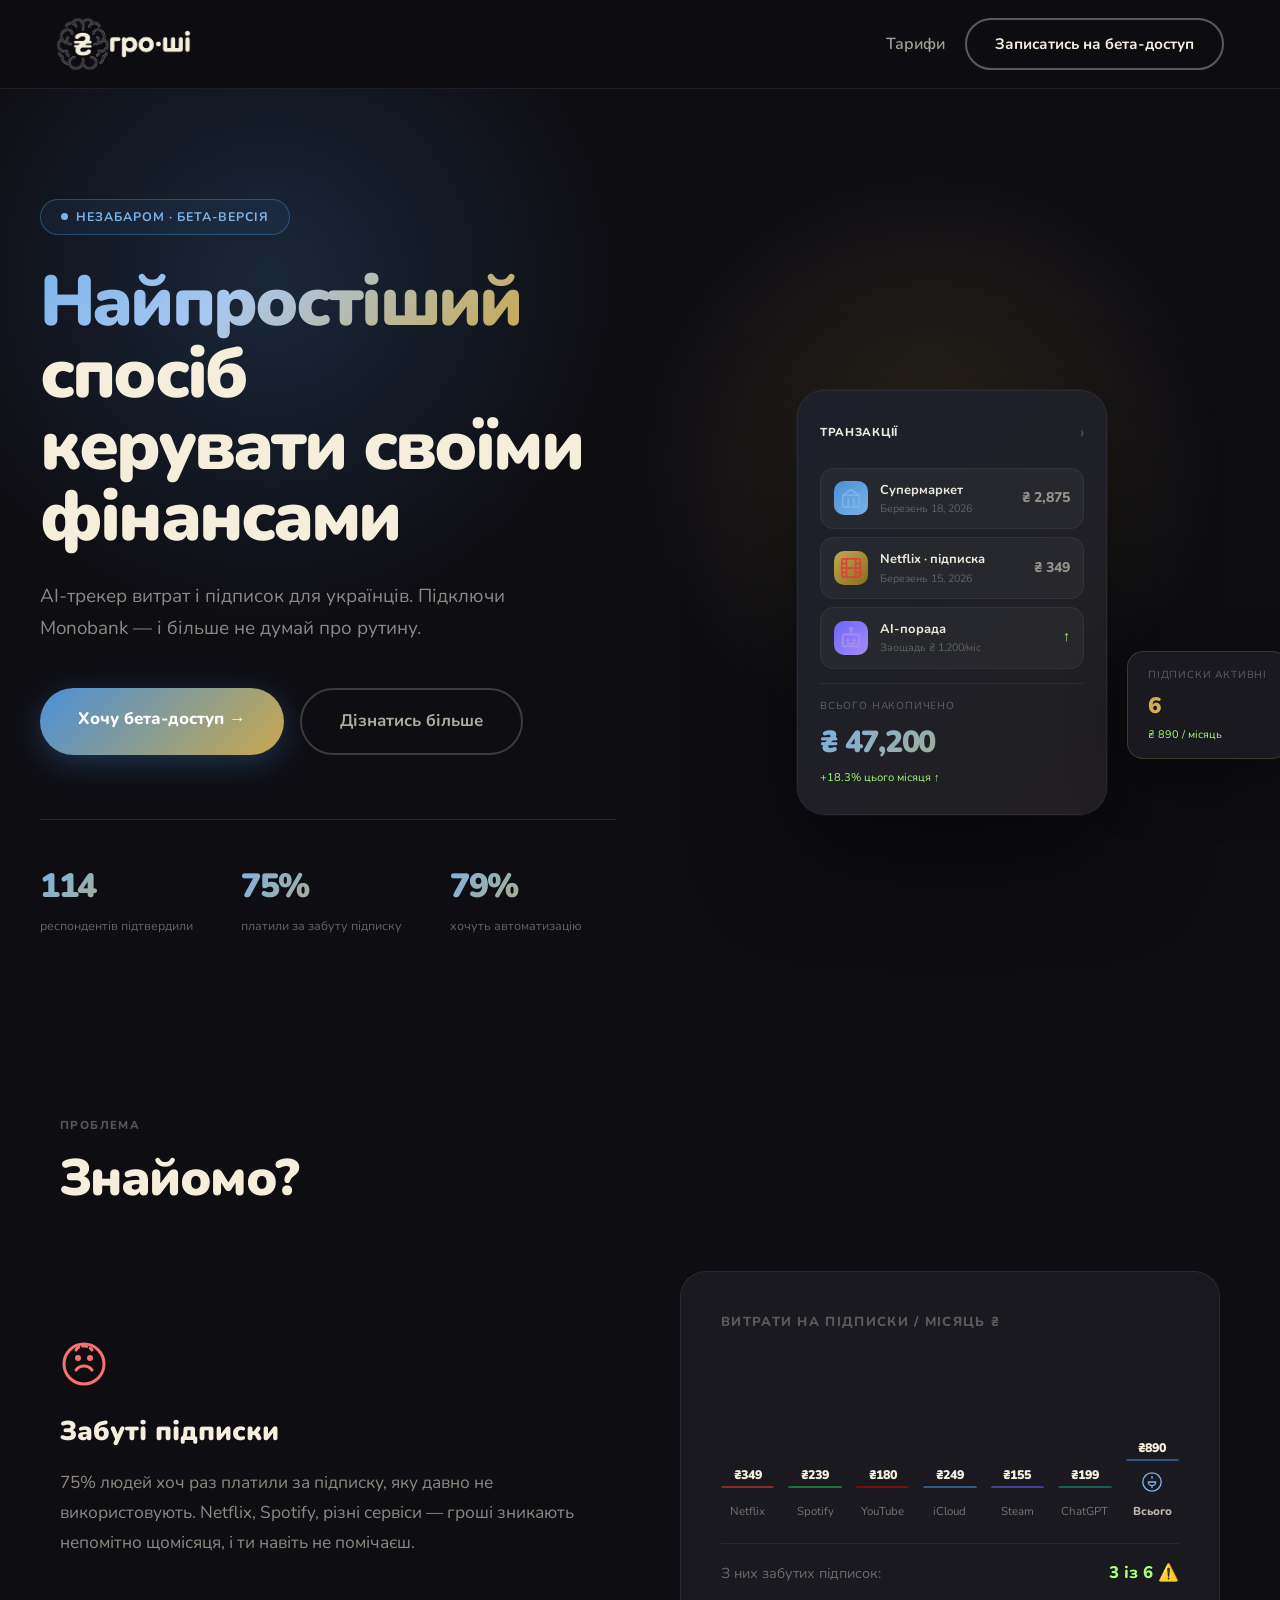
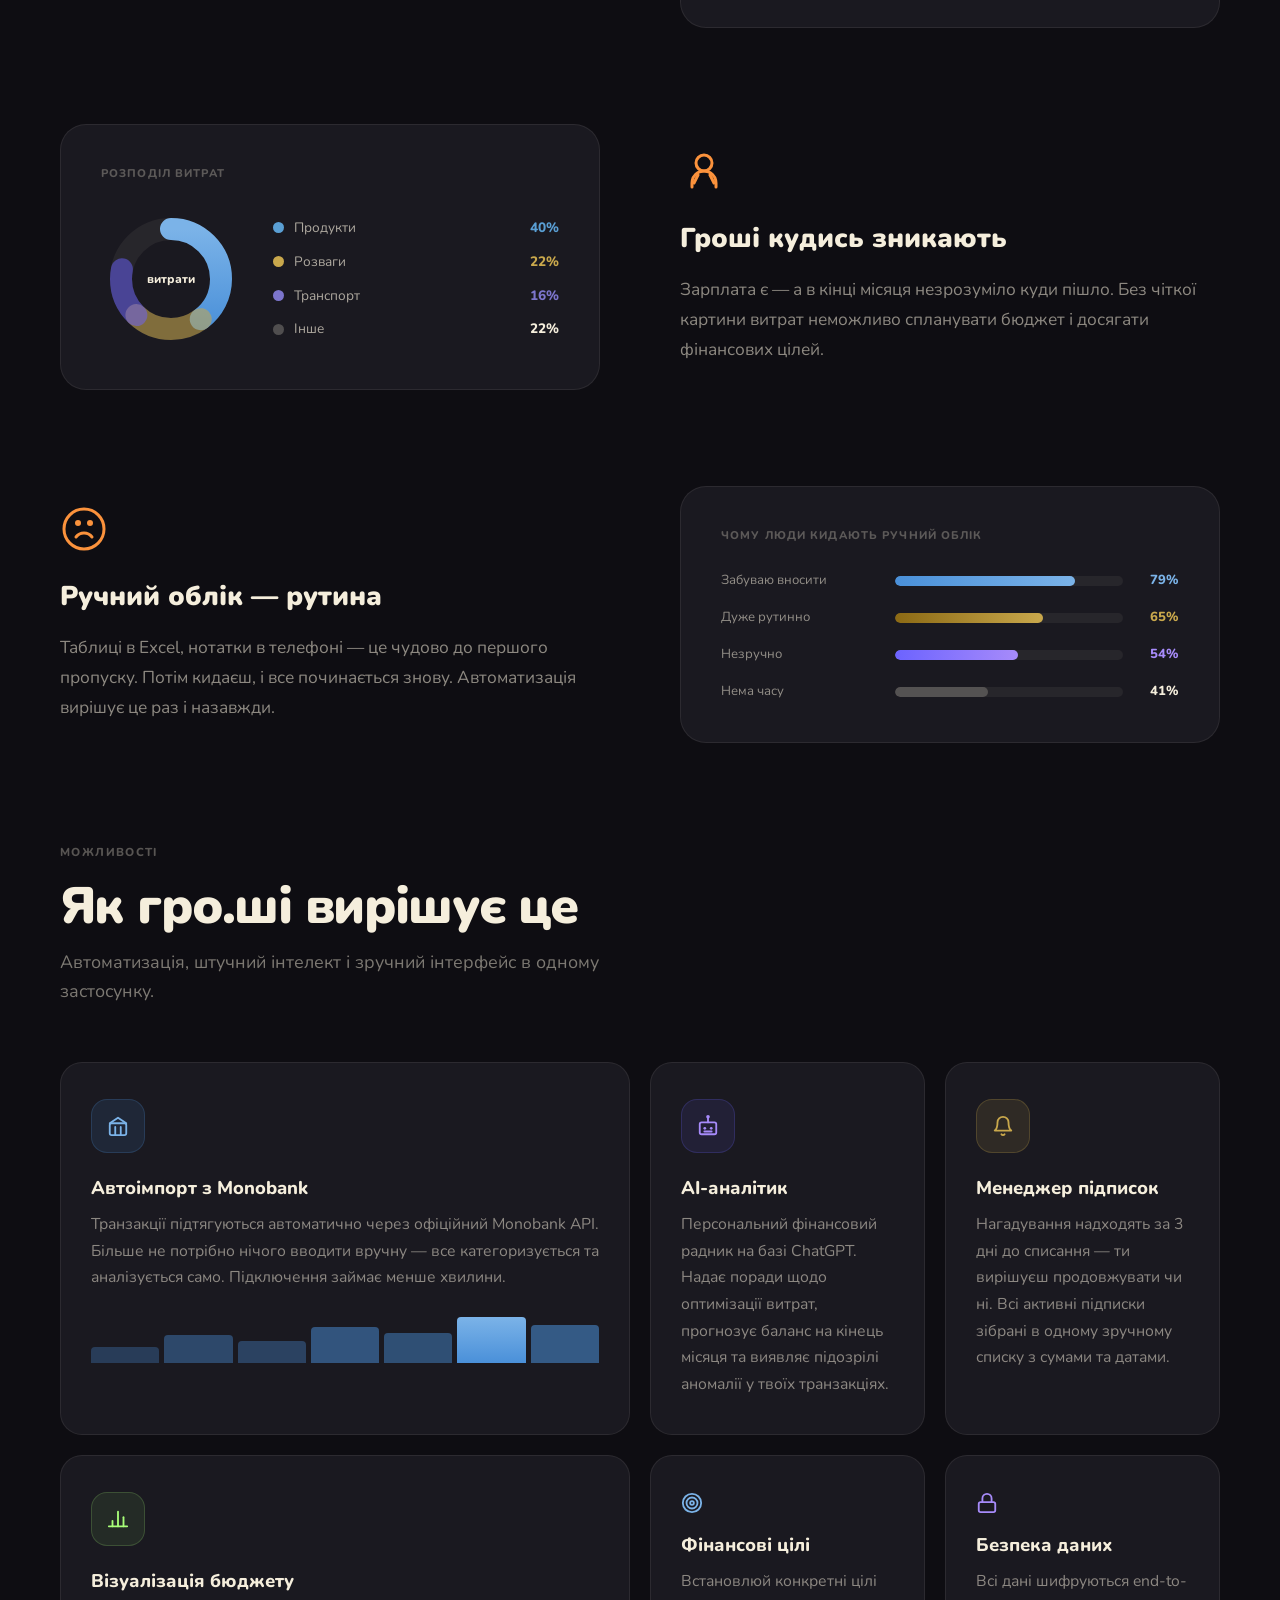
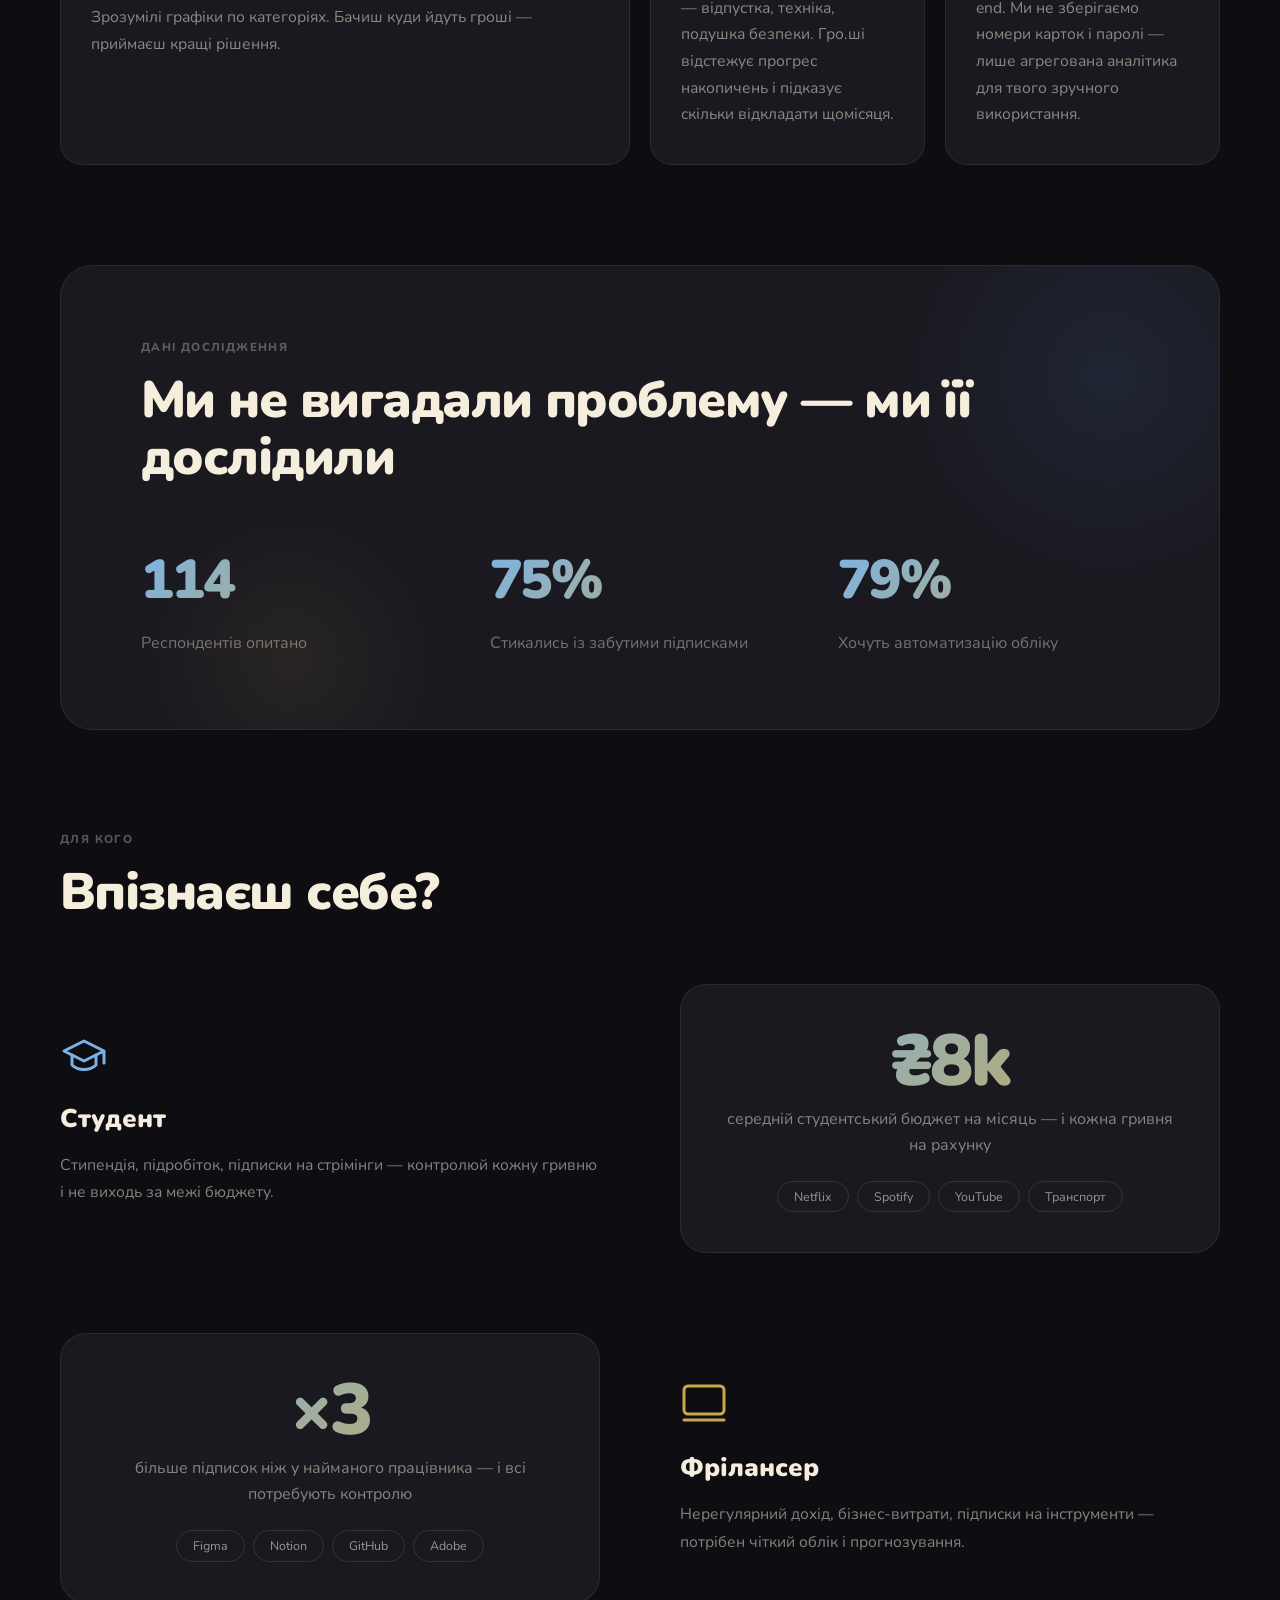
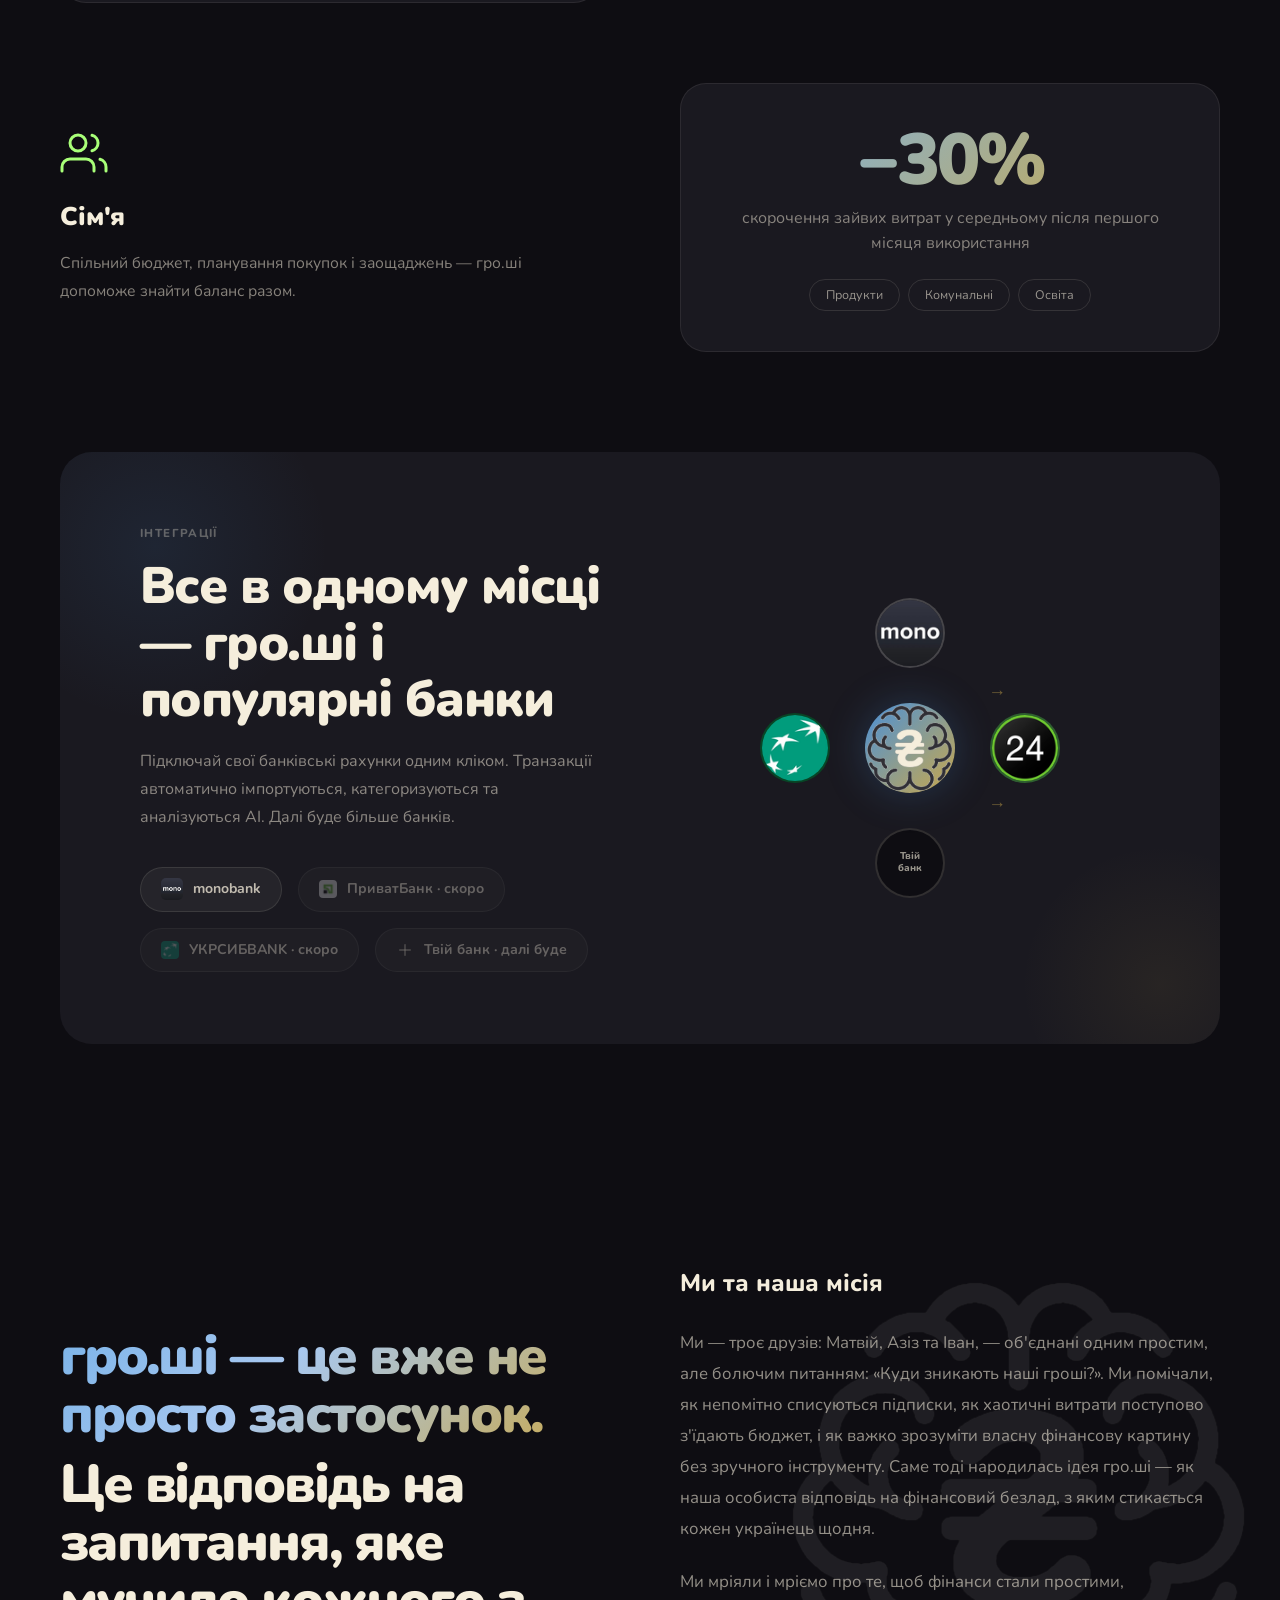
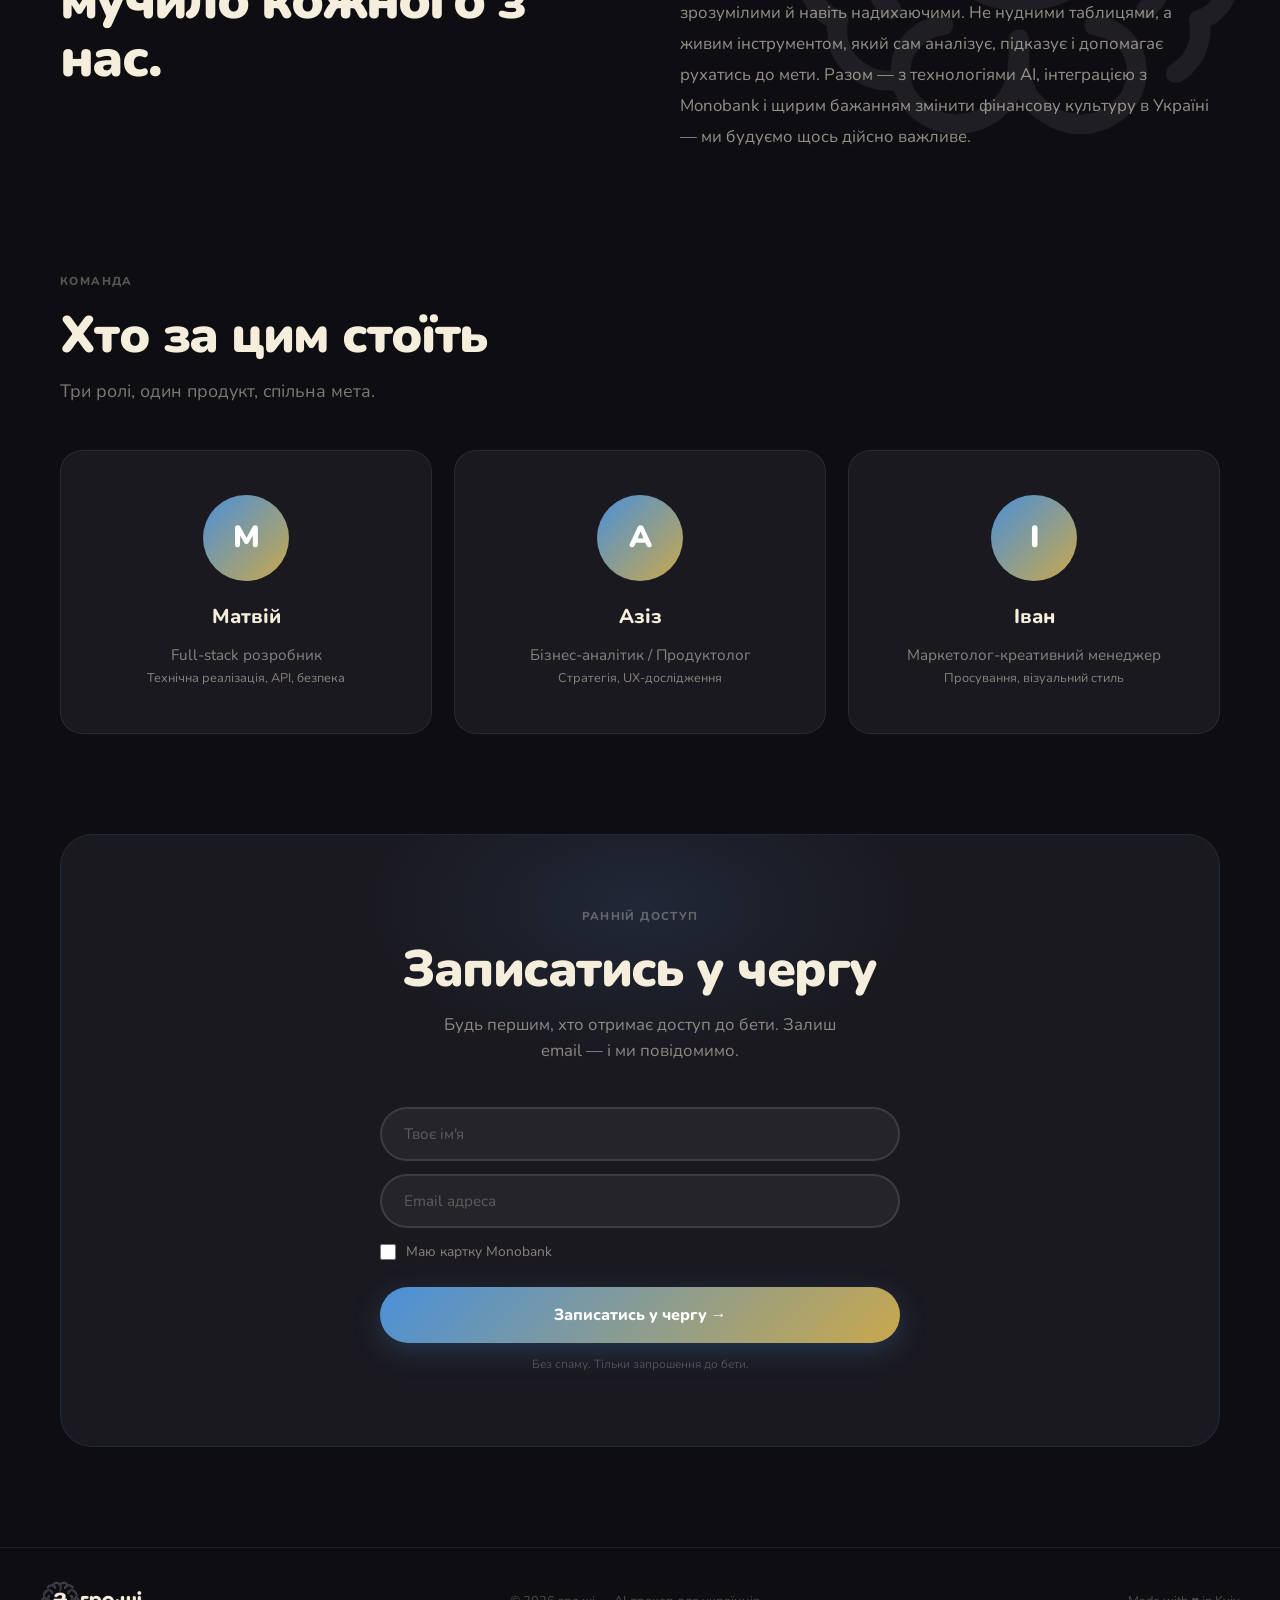
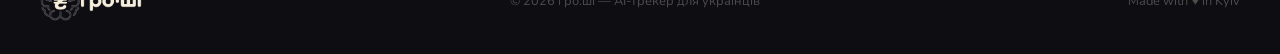
==== commit 1dc32e14: "Update index.html" ====
--- a/index.html
+++ b/index.html
@@ -1,269 +1,15 @@
-<!DOCTYPE html>
-<html lang="uk">
-<head>
-  <meta charset="UTF-8"/>
-  <meta name="viewport" content="width=device-width,initial-scale=1.0"/>
+<html lang="uk"><head>
+  <meta charset="UTF-8">
+  <meta name="viewport" content="width=device-width,initial-scale=1.0">
   <title>гро.ші — AI-трекер витрат і підписок</title>
-  <link href="https://fonts.googleapis.com/css2?family=Nunito:wght@300;400;600;700;800;900&display=swap" rel="stylesheet"/>
-  <style>
-    :root{
-      --dark2:#0e0d12; --dark:#1a1920;
-      --cream:#f5eedc; --muted:rgba(245,238,220,.45);
-      --border:rgba(245,238,220,.08);
-      --r:22px;
-      --g200a:#4a90d9; --g200b:#7bb3e8;
-      --g500a:#8b6914; --g500b:#c9a84c;
-    }
-    *,*::before,*::after{box-sizing:border-box;margin:0;padding:0}
-    html{scroll-behavior:smooth}
-    body{font-family:'Chiron GoRound TC','Nunito',sans-serif;background:var(--dark2);color:var(--cream);line-height:1.6;overflow-x:hidden;font-size:17px}
-
-    /* ── NAV ── */
-    nav{
-      position:sticky;top:0;z-index:100;
-      display:flex;align-items:center;justify-content:space-between;
-      padding:16px 56px;
-      background:rgba(14,13,18,.9);backdrop-filter:blur(20px);
-      border-bottom:1px solid var(--border);
-    }
-    .nav-logo img{height:56px;width:auto}
-    nav ul{list-style:none;display:flex;gap:20px;align-items:center}
-    .nav-link{text-decoration:none;color:rgba(245,238,220,.65);font-weight:600;font-size:1rem;transition:color .2s}
-    .nav-link:hover{color:var(--cream)}
-    .btn-nav{display:inline-block;text-decoration:none;cursor:pointer;border:none;padding:12px 28px;border-radius:100px;font-family:inherit;font-size:.95rem;font-weight:700;border:2px solid rgba(245,238,220,.35);color:var(--cream);background:transparent;transition:background .2s,border-color .2s}
-    .btn-nav:hover{background:rgba(245,238,220,.08);border-color:var(--cream)}
-
-    /* ── HERO ── */
-    .hero{
-      position:relative;min-height:100vh;
-      display:grid;grid-template-columns:1fr 1fr;
-      align-items:center;padding:0 40px;gap:48px;overflow:hidden;
-    }
-    .blob1{position:absolute;width:700px;height:700px;border-radius:50%;background:radial-gradient(circle,rgba(74,144,217,.20) 0%,transparent 70%);top:-160px;left:-80px;pointer-events:none}
-    .blob2{position:absolute;width:580px;height:580px;border-radius:50%;background:radial-gradient(circle,rgba(201,168,76,.16) 0%,transparent 70%);top:80px;right:60px;pointer-events:none}
-    .hero-left{position:relative;z-index:2;padding-top:110px;padding-bottom:80px}
-    .badge{display:inline-flex;align-items:center;gap:8px;border:1px solid rgba(74,144,217,.4);background:rgba(74,144,217,.08);color:var(--g200b);padding:7px 20px;border-radius:100px;font-size:.78rem;font-weight:700;letter-spacing:.08em;text-transform:uppercase;margin-bottom:32px}
-    .badge-dot{width:7px;height:7px;border-radius:50%;background:var(--g200b);display:inline-block;animation:pulse 2s infinite}
-    @keyframes pulse{0%,100%{opacity:1}50%{opacity:.3}}
-    .hero h1{font-size:clamp(3.2rem,5.5vw,5.6rem);font-weight:900;letter-spacing:-.04em;line-height:1.02;margin-bottom:26px}
-    .grad{background:linear-gradient(135deg,var(--g200b) 0%,#a8c8f0 40%,var(--g500b) 100%);-webkit-background-clip:text;-webkit-text-fill-color:transparent;background-clip:text}
-    .hero-sub{font-size:1.18rem;color:rgba(245,238,220,.55);max-width:480px;margin-bottom:44px;line-height:1.7}
-    .hero-cta{display:flex;gap:16px;flex-wrap:wrap;margin-bottom:64px}
-    .btn-hero{display:inline-block;text-decoration:none;cursor:pointer;border:none;padding:18px 38px;border-radius:100px;font-family:inherit;font-size:1.05rem;font-weight:800;background:linear-gradient(135deg,var(--g200a),var(--g500b));color:#fff;transition:transform .2s,box-shadow .2s;box-shadow:0 8px 32px rgba(74,144,217,.3)}
-    .btn-hero:hover{transform:translateY(-3px);box-shadow:0 16px 40px rgba(74,144,217,.4)}
-    .btn-ghost{display:inline-block;text-decoration:none;cursor:pointer;border:none;padding:18px 38px;border-radius:100px;font-family:inherit;font-size:1.05rem;font-weight:700;border:2px solid rgba(245,238,220,.2);color:rgba(245,238,220,.7);background:transparent;transition:border-color .2s,color .2s}
-    .btn-ghost:hover{border-color:rgba(245,238,220,.5);color:var(--cream)}
-    .hero-stats{display:flex;gap:48px;flex-wrap:wrap;border-top:1px solid rgba(245,238,220,.1);padding-top:40px}
-    .snum{font-size:2.1rem;font-weight:900;letter-spacing:-.04em;background:linear-gradient(135deg,var(--g200b),var(--g500b));-webkit-background-clip:text;-webkit-text-fill-color:transparent;background-clip:text}
-    .slabel{font-size:.78rem;color:rgba(245,238,220,.38);margin-top:2px}
-
-    /* mock phone */
-    .hero-right{position:relative;z-index:2;display:flex;align-items:center;justify-content:center;padding-top:100px}
-    .mock{width:310px;background:#1a1920;border-radius:28px;border:1px solid rgba(245,238,220,.08);padding:28px 22px;box-shadow:0 40px 100px rgba(0,0,0,.5),0 0 0 1px rgba(74,144,217,.1);position:relative}
-    .mock::before{content:'';position:absolute;inset:0;border-radius:28px;background:linear-gradient(135deg,rgba(74,144,217,.06),rgba(201,168,76,.04));pointer-events:none}
-    .mhead{display:flex;justify-content:space-between;align-items:center;margin-bottom:22px}
-    .mtitle{font-size:.72rem;font-weight:800;color:var(--cream);letter-spacing:.06em;text-transform:uppercase}
-    .mrow{display:flex;align-items:center;gap:12px;padding:11px 13px;border-radius:14px;background:rgba(245,238,220,.04);margin-bottom:8px;border:1px solid rgba(245,238,220,.06)}
-    .micon{width:34px;height:34px;border-radius:10px;display:flex;align-items:center;justify-content:center;font-size:.95rem;flex-shrink:0}
-    .ico-m{background:linear-gradient(135deg,#4a90d9,#7bb3e8)}
-    .ico-s{background:linear-gradient(135deg,#c9a84c,#8b6914)}
-    .ico-a{background:linear-gradient(135deg,#6c63ff,#a78bfa)}
-    .minfo{flex:1}
-    .mname{font-size:.8rem;font-weight:700;color:var(--cream)}
-    .mdate{font-size:.67rem;color:rgba(245,238,220,.3)}
-    .mamount{font-size:.88rem;font-weight:800}
-    .neg{color:rgba(245,238,220,.55)} .pos{color:#a8ff78}
-    .mdiv{height:1px;background:rgba(245,238,220,.07);margin:14px 0}
-    .mbal-lbl{font-size:.64rem;color:rgba(245,238,220,.32);text-transform:uppercase;letter-spacing:.08em;margin-bottom:4px}
-    .mbal-num{font-size:1.9rem;font-weight:900;letter-spacing:-.04em;background:linear-gradient(135deg,var(--g200b),var(--g500b));-webkit-background-clip:text;-webkit-text-fill-color:transparent;background-clip:text}
-    .mbal-chg{font-size:.7rem;color:#a8ff78;margin-top:2px}
-    .float-card{position:absolute;right:-48px;bottom:56px;background:#1a1920;border-radius:16px;padding:15px 20px;border:1px solid rgba(201,168,76,.22);box-shadow:0 20px 60px rgba(0,0,0,.4);min-width:155px}
-    .flbl{font-size:.64rem;color:rgba(245,238,220,.32);text-transform:uppercase;letter-spacing:.08em;margin-bottom:5px}
-    .fval{font-size:1.4rem;font-weight:900;background:linear-gradient(135deg,#c9a84c,#e8d08a);-webkit-background-clip:text;-webkit-text-fill-color:transparent;background-clip:text}
-    .fsub{font-size:.68rem;color:#a8ff78;margin-top:2px}
-
-    /* ── SHARED SECTION LAYOUT ── */
-    .sec{padding:100px 60px;max-width:100%}
-    .sec-inner{max-width:1600px;margin:0 auto}
-    .sec-label{display:inline-block;font-size:.72rem;font-weight:800;letter-spacing:.12em;text-transform:uppercase;color:rgba(245,238,220,.32);margin-bottom:16px}
-    h2{font-size:clamp(2.2rem,4vw,3.4rem);font-weight:900;letter-spacing:-.03em;line-height:1.1;margin-bottom:14px;color:var(--cream)}
-    .sec-sub{font-size:1.12rem;color:rgba(245,238,220,.48);max-width:580px;margin-bottom:56px}
-
-    /* ── PROBLEMS ── */
-    .prob-block{display:grid;grid-template-columns:1fr 1fr;gap:80px;align-items:center;margin-bottom:96px}
-    .prob-block.rev{direction:rtl}
-    .prob-block.rev>*{direction:ltr}
-    .prob-emoji{display:block;margin-bottom:22px;line-height:1}
-    .prob-text h3{font-size:1.7rem;font-weight:900;margin-bottom:14px}
-    .prob-text p{font-size:1.08rem;color:rgba(245,238,220,.55);line-height:1.75}
-    .infog{background:var(--dark);border:1px solid var(--border);border-radius:26px;padding:40px;transition:border-color .3s;position:relative;overflow:hidden}
-    .infog:hover{border-color:rgba(74,144,217,.25)}
-    .infog-title{font-size:.7rem;font-weight:800;text-transform:uppercase;letter-spacing:.1em;color:rgba(245,238,220,.3);margin-bottom:26px}
-
-    .bar-chart{display:flex;align-items:flex-end;gap:12px;height:130px}
-    .bc-col{display:flex;flex-direction:column;align-items:center;flex:1}
-    .bc-bar{width:100%;border-radius:8px 8px 0 0;position:relative}
-    .bc-val{position:absolute;top:-22px;left:50%;transform:translateX(-50%);font-size:.78rem;font-weight:900;color:var(--cream);white-space:nowrap}
-    .bc-lbl{font-size:.72rem;color:rgba(245,238,220,.42);text-align:center;margin-top:4px}
-
-    .donut-wrap{display:flex;align-items:center;gap:32px}
-    .donut-legend{display:flex;flex-direction:column;gap:12px;flex:1}
-    .dl-item{display:flex;align-items:center;gap:10px;font-size:.85rem}
-    .dl-dot{width:11px;height:11px;border-radius:50%;flex-shrink:0}
-    .dl-name{color:rgba(245,238,220,.68);flex:1}
-    .dl-pct{font-weight:800}
-
-    .tl-list{display:flex;flex-direction:column;gap:16px}
-    .tl-row{display:flex;align-items:center;gap:14px}
-    .tl-lbl{font-size:.82rem;color:rgba(245,238,220,.55);width:160px;flex-shrink:0}
-    .tl-track{flex:1;background:rgba(245,238,220,.06);border-radius:100px;height:10px;overflow:hidden}
-    .tl-fill{height:100%;border-radius:100px}
-    .tl-pct{font-size:.82rem;font-weight:800;width:42px;text-align:right;flex-shrink:0}
-
-    /* ── BENTO FEATURES ── */
-    .bento{display:grid;grid-template-columns:repeat(4,1fr);gap:20px}
-    .bc{background:var(--dark);border:1px solid var(--border);border-radius:var(--r);padding:36px 30px;transition:transform .3s,border-color .3s}
-    .bc:hover{transform:translateY(-5px);border-color:rgba(201,168,76,.25)}
-    .bc.w2{grid-column:span 2}
-    .bc-icon{width:54px;height:54px;border-radius:16px;display:flex;align-items:center;justify-content:center;font-size:1.5rem;margin-bottom:20px}
-    .fi1{background:rgba(74,144,217,.12);border:1px solid rgba(74,144,217,.2)}
-    .fi2{background:rgba(108,99,255,.10);border:1px solid rgba(108,99,255,.2)}
-    .fi3{background:rgba(201,168,76,.12);border:1px solid rgba(201,168,76,.22)}
-    .fi4{background:rgba(168,255,120,.08);border:1px solid rgba(168,255,120,.18)}
-    .bc h3{font-size:1.15rem;font-weight:800;margin-bottom:9px}
-    .bc p{font-size:.98rem;color:rgba(245,238,220,.52);line-height:1.7}
-    .mini-chart{display:flex;align-items:flex-end;gap:5px;height:50px;margin-top:22px}
-    .mc{border-radius:4px 4px 0 0;flex:1}
-
-    /* ── PROOF ── */
-    .proof-box{background:var(--dark);border-radius:32px;padding:72px 80px;border:1px solid var(--border);position:relative;overflow:hidden}
-    .proof-box::before{content:'';position:absolute;top:-100px;right:-100px;width:420px;height:420px;border-radius:50%;background:radial-gradient(circle,rgba(74,144,217,.10),transparent 70%)}
-    .proof-box::after{content:'';position:absolute;bottom:-80px;left:80px;width:300px;height:300px;border-radius:50%;background:radial-gradient(circle,rgba(201,168,76,.08),transparent 70%)}
-    .proof-grid{display:grid;grid-template-columns:repeat(3,1fr);gap:48px;margin-top:52px;position:relative;z-index:1}
-    .pstat .num{font-size:3.4rem;font-weight:900;letter-spacing:-.04em;background:linear-gradient(135deg,var(--g200b),var(--g500b));-webkit-background-clip:text;-webkit-text-fill-color:transparent;background-clip:text}
-    .pstat .lbl{font-size:1rem;color:rgba(245,238,220,.42);margin-top:7px}
-    .proof-box h2,.proof-box .sec-label{position:relative;z-index:1}
-
-    /* ── AUDIENCE ── */
-    .aud-block{display:grid;grid-template-columns:1fr 1fr;gap:80px;align-items:center;margin-bottom:80px}
-    .aud-block.rev{direction:rtl}
-    .aud-block.rev>*{direction:ltr}
-    .aud-emoji{display:block;margin-bottom:20px;line-height:1}
-    .aud-text h3{font-size:1.6rem;font-weight:900;margin-bottom:12px}
-    .aud-text p{font-size:.98rem;color:rgba(245,238,220,.52);line-height:1.75}
-    .aud-visual{background:var(--dark);border:1px solid var(--border);border-radius:26px;padding:40px;text-align:center;transition:border-color .3s}
-    .aud-visual:hover{border-color:rgba(201,168,76,.3)}
-    .aud-bignum{font-size:4.5rem;font-weight:900;letter-spacing:-.04em;background:linear-gradient(135deg,var(--g200b),var(--g500b));-webkit-background-clip:text;-webkit-text-fill-color:transparent;background-clip:text;line-height:1;margin-bottom:10px}
-    .aud-desc{font-size:1rem;color:rgba(245,238,220,.5);line-height:1.6;margin-bottom:22px}
-    .tags{display:flex;flex-wrap:wrap;gap:8px;justify-content:center}
-    .tag{padding:5px 16px;border-radius:100px;border:1px solid rgba(245,238,220,.12);font-size:.78rem;color:rgba(245,238,220,.58)}
-
-    /* ── BANKS SECTION ── */
-    .banks-sec{background:var(--dark);border-radius:32px;padding:72px 80px;position:relative;overflow:hidden}
-    .banks-sec::before{content:'';position:absolute;top:-80px;left:-80px;width:350px;height:350px;border-radius:50%;background:radial-gradient(circle,rgba(74,144,217,.10),transparent 70%)}
-    .banks-sec::after{content:'';position:absolute;bottom:-80px;right:-80px;width:280px;height:280px;border-radius:50%;background:radial-gradient(circle,rgba(201,168,76,.08),transparent 70%)}
-    .banks-layout{display:grid;grid-template-columns:1fr 1fr;gap:80px;align-items:center;position:relative;z-index:1}
-    .banks-left h2{margin-bottom:20px}
-    .banks-left p{font-size:1rem;color:rgba(245,238,220,.52);line-height:1.75;margin-bottom:36px}
-    .banks-logos{display:flex;flex-wrap:wrap;gap:16px;align-items:center;margin-top:8px}
-    .bank-pill{display:flex;align-items:center;gap:10px;background:rgba(245,238,220,.05);border:1px solid rgba(245,238,220,.1);border-radius:100px;padding:10px 20px;font-size:.88rem;font-weight:700;color:rgba(245,238,220,.75);transition:border-color .2s,background .2s}
-    .bank-pill:hover{border-color:rgba(74,144,217,.35);background:rgba(74,144,217,.07)}
-    .bank-pill.coming{opacity:.45;cursor:default}
-    .bank-icon{font-size:1.1rem}
-    .banks-right{display:flex;justify-content:center;align-items:center}
-    .banks-diagram{position:relative;width:320px;height:320px}
-    .bd-center{position:absolute;left:50%;top:50%;transform:translate(-50%,-50%);width:90px;height:90px;border-radius:50%;background:linear-gradient(135deg,var(--g200a),var(--g500b));display:flex;align-items:center;justify-content:center;box-shadow:0 0 40px rgba(74,144,217,.25);z-index:2}
-    .bd-center img{width:56px;height:56px;object-fit:contain}
-    .bd-node{position:absolute;width:70px;height:70px;border-radius:50%;background:var(--dark2);border:2px solid rgba(245,238,220,.15);display:flex;align-items:center;justify-content:center;font-size:1.3rem;font-weight:800;transition:border-color .3s}
-    .bd-node:hover{border-color:rgba(74,144,217,.5)}
-    .bd-node span{font-size:.62rem;font-weight:800;text-align:center;color:rgba(245,238,220,.6);line-height:1.2}
-    .bd-n1{top:10px;left:50%;transform:translateX(-50%)}
-    .bd-n2{top:50%;right:10px;transform:translateY(-50%)}
-    .bd-n3{bottom:10px;left:50%;transform:translateX(-50%)}
-    .bd-n4{top:50%;left:10px;transform:translateY(-50%)}
-    .bd-arrow{position:absolute;font-size:1.1rem;color:rgba(201,168,76,.5)}
-    .bd-a1{top:28%;right:22%}
-    .bd-a2{bottom:22%;right:22%}
-    .bd-coming{position:absolute;bottom:16px;right:16px;background:rgba(245,238,220,.04);border:1px dashed rgba(245,238,220,.15);border-radius:12px;padding:10px 16px;font-size:.72rem;color:rgba(245,238,220,.4)}
-
-    /* ── MISSION ── */
-    .mission-sec{
-      position:relative;overflow:hidden;background:var(--dark2);
-      padding:120px 60px;
-    }
-    .mission-inner{
-      max-width:1600px;margin:0 auto;
-      display:grid;grid-template-columns:1fr 1fr;
-      gap:80px;align-items:center;position:relative;
-    }
-    .mission-bg-logo{
-      position:absolute;right:-40px;top:50%;transform:translateY(-50%);
-      width:480px;opacity:.07;
-      filter:invert(1) brightness(3);
-      pointer-events:none;z-index:0;
-    }
-    .mission-left{position:relative;z-index:2}
-    .mission-left h2{
-      font-size:clamp(2.4rem,4.2vw,4rem);
-      font-weight:900;letter-spacing:-.04em;line-height:1.08;margin-bottom:0;
-    }
-    .mission-left h2 .grad-text{
-      background:linear-gradient(135deg,var(--g200b) 0%,#a8c8f0 40%,var(--g500b) 100%);
-      -webkit-background-clip:text;-webkit-text-fill-color:transparent;background-clip:text;display:block;margin-bottom:12px;
-    }
-    .mission-right{position:relative;z-index:2}
-    .mission-right h3{font-size:1.5rem;font-weight:800;color:var(--cream);margin-bottom:24px}
-    .mission-right p{font-size:1.05rem;color:rgba(245,238,220,.58);line-height:1.85;margin-bottom:0}
-    .mission-right p span{display:block;margin-top:22px}
-    footer{border-top:1px solid rgba(245,238,220,.07);padding:32px 40px;display:flex;align-items:center;justify-content:space-between;flex-wrap:wrap;gap:14px;max-width:100%}
-    .flogo img{height:42px;width:auto}
-    footer p{font-size:.8rem;color:rgba(245,238,220,.28)}
-
-    /* ── TEAM GRID desktop ── */
-    .team-grid{display:grid;grid-template-columns:repeat(3,1fr);gap:22px;width:100%}
-    .tc{background:var(--dark);border:1px solid var(--border);border-radius:var(--r);padding:44px 36px;text-align:center;transition:border-color .3s}
-    .tc:hover{border-color:rgba(74,144,217,.28)}
-    .tav{width:86px;height:86px;border-radius:50%;background:linear-gradient(135deg,var(--g200a),var(--g500b));color:#fff;display:flex;align-items:center;justify-content:center;font-size:1.9rem;font-weight:900;margin:0 auto 20px}
-    .tc h3{font-size:1.25rem;font-weight:800;margin-bottom:10px}
-    .tc .role{font-size:.95rem;color:rgba(245,238,220,.5);line-height:1.65}
-
-    /* ── CTA BOX desktop ── */
-    .cta-box{background:var(--dark);border-radius:32px;padding:72px 80px;text-align:center;border:1px solid rgba(74,144,217,.14);position:relative;overflow:hidden;width:100%}
-    .cta-box::before{content:'';position:absolute;top:-80px;left:50%;transform:translateX(-50%);width:550px;height:300px;background:radial-gradient(ellipse,rgba(74,144,217,.12),transparent 70%)}
-    .cta-box h2,.cta-box .sec-label{position:relative;z-index:1}
-    .cta-sub{position:relative;z-index:1;font-size:1.05rem;color:rgba(245,238,220,.52);max-width:420px;margin:0 auto 42px}
-    .form-wrap{max-width:520px;margin:0 auto;position:relative;z-index:1;width:100%}
-    .frow{display:flex;gap:12px;margin-bottom:13px}
-    .frow input{flex:1;padding:15px 22px;border-radius:100px;border:2px solid rgba(245,238,220,.12);background:rgba(245,238,220,.05);color:var(--cream);font-family:inherit;font-size:.95rem;outline:none;transition:border-color .2s}
-    .frow input::placeholder{color:rgba(245,238,220,.28)}
-    .frow input:focus{border-color:rgba(74,144,217,.45)}
-    .fcheck{display:flex;align-items:center;gap:10px;margin-bottom:24px}
-    .fcheck input{width:16px;height:16px;accent-color:var(--g200b);cursor:pointer}
-    .fcheck label{font-size:.86rem;color:rgba(245,238,220,.5);cursor:pointer}
-    .btn-cta{width:100%;padding:17px;font-size:1rem;font-weight:800;border-radius:100px;border:none;cursor:pointer;font-family:inherit;background:linear-gradient(135deg,var(--g200a),var(--g500b));color:#fff;transition:transform .2s,box-shadow .2s;box-shadow:0 8px 28px rgba(74,144,217,.25)}
-    .btn-cta:hover{transform:translateY(-2px);box-shadow:0 16px 36px rgba(74,144,217,.35)}
-    .fnote{margin-top:12px;font-size:.74rem;color:rgba(245,238,220,.25)}
-
-
-    @media(max-width:1024px){
-      .hero,.prob-block,.aud-block,.banks-layout{grid-template-columns:1fr}
-      .hero-right,.prob-block.rev,.aud-block.rev,.banks-layout .banks-right{display:none}
-      .prob-block.rev,.aud-block.rev{direction:ltr}
-      nav{padding:14px 20px}
-      .sec,.mission-inner{padding:64px 36px}
-      .bento{grid-template-columns:1fr 1fr}
-      .proof-box,.banks-sec,.cta-box{padding:40px 24px}
-      .proof-grid{grid-template-columns:1fr;gap:28px}
-      .team-grid{grid-template-columns:1fr}
-      footer{padding:28px 20px}
-    }
-  </style>
+  <link href="https://fonts.googleapis.com/css2?family=Nunito:wght@300;400;600;700;800;900&amp;display=swap" rel="stylesheet">
+  <link rel="stylesheet" href="css/style.css">
 </head>
 <body>
 
 <!-- NAV -->
 <nav>
-  <a href="#" class="nav-logo"><img src="[data-uri]" alt="гро.ші"/></a>
+  <a href="#" class="nav-logo"><img src="[data-uri]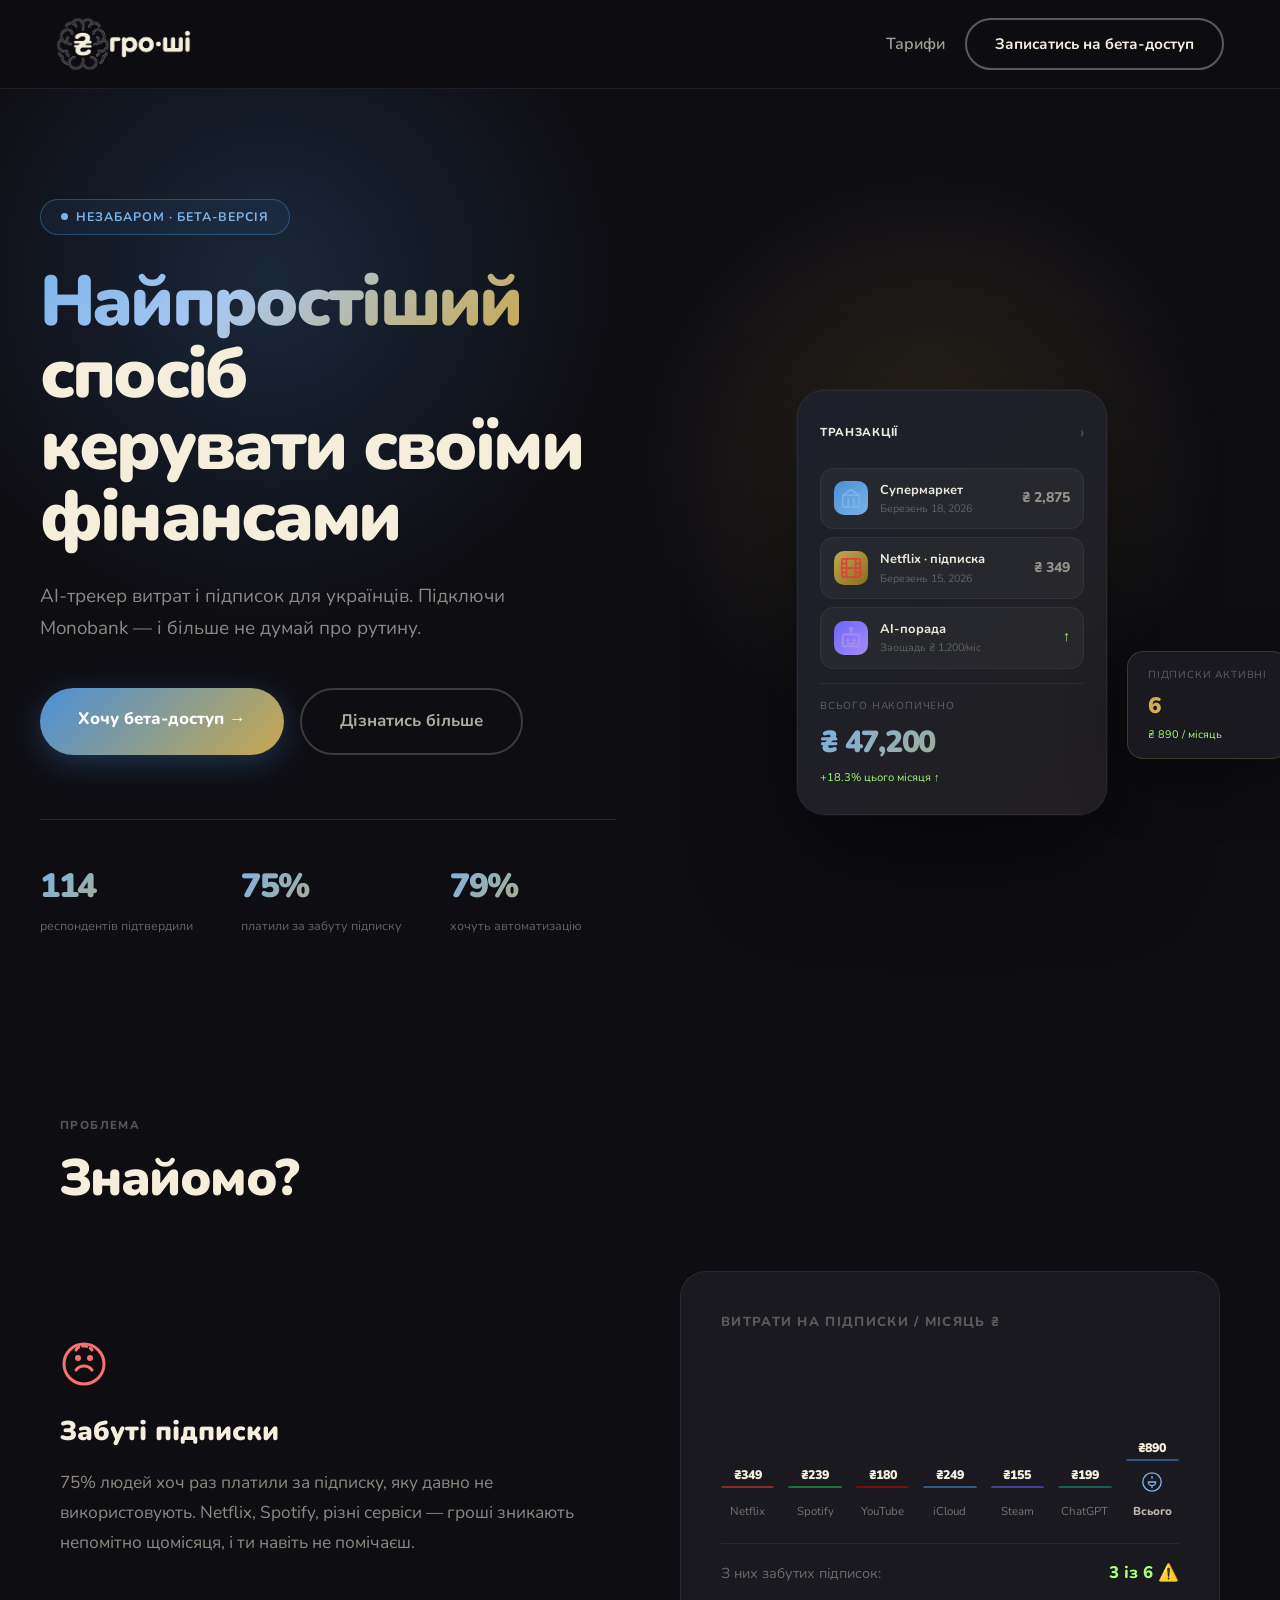
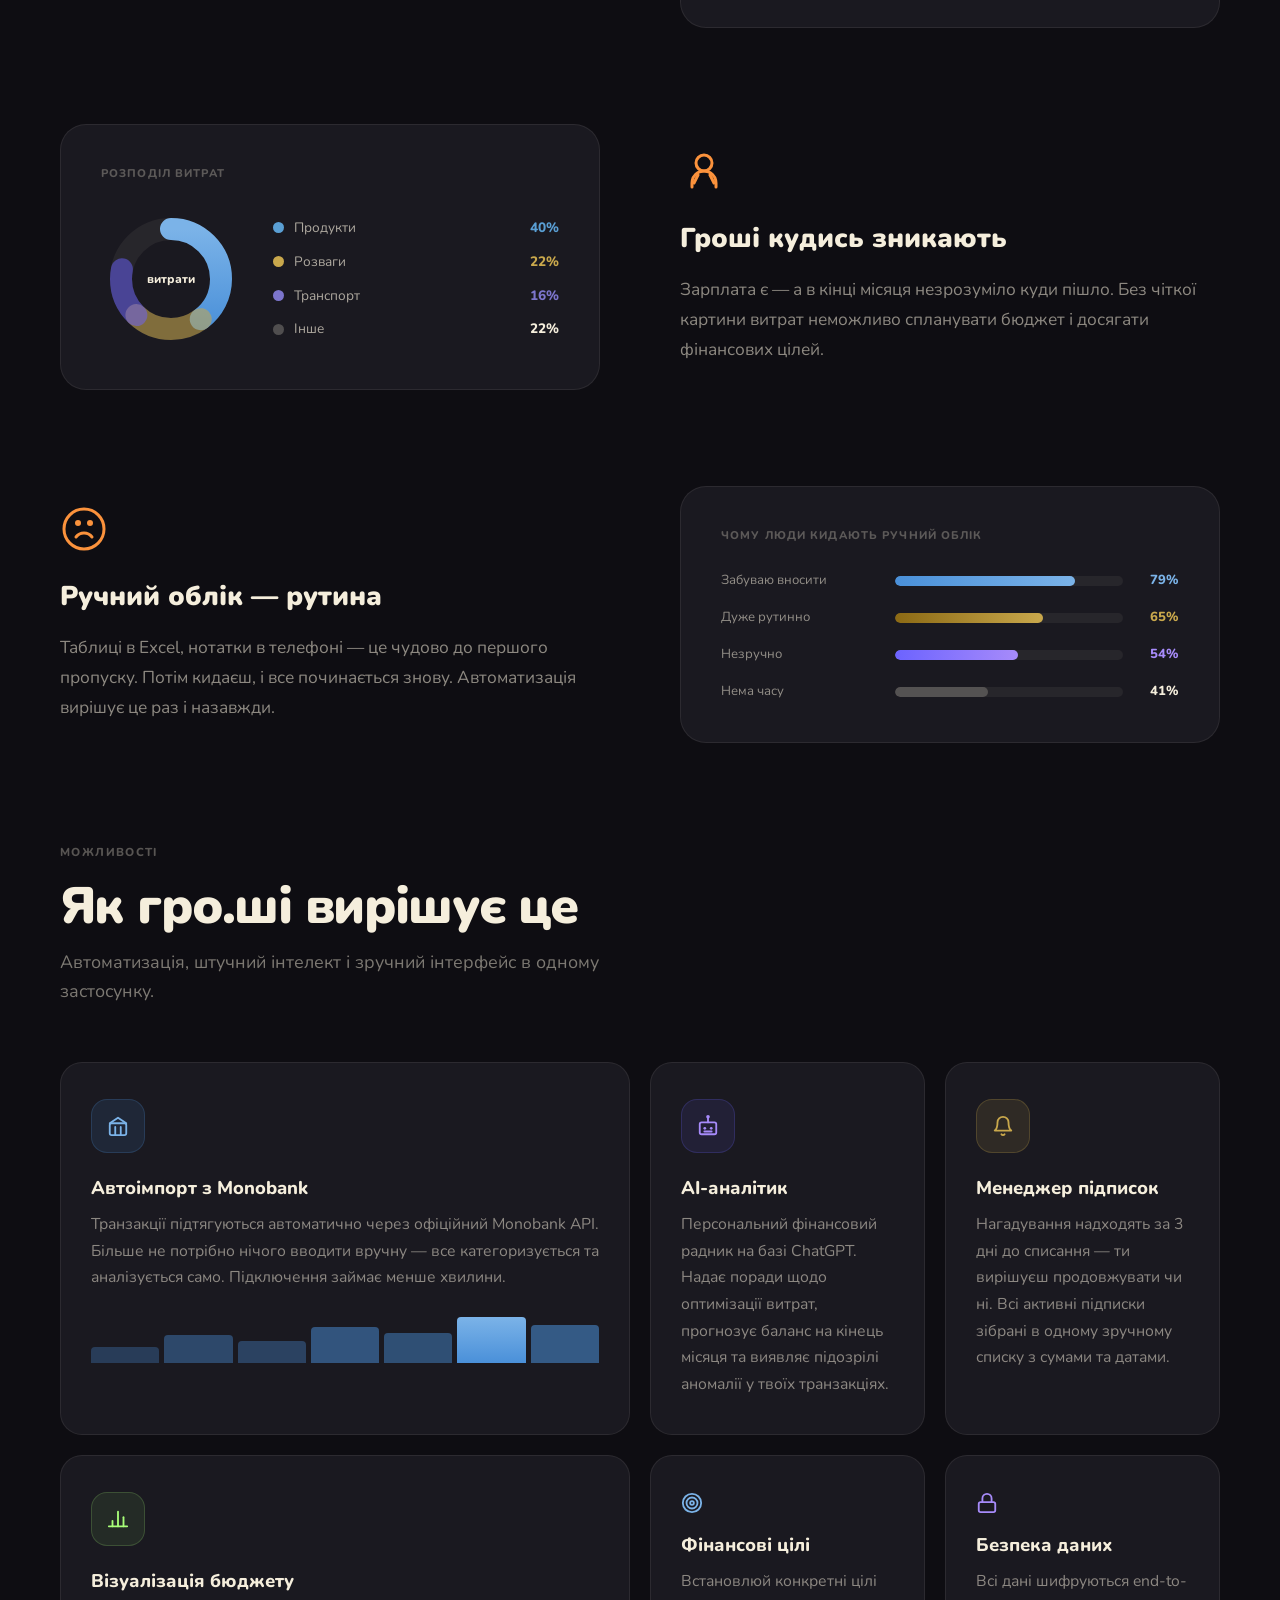
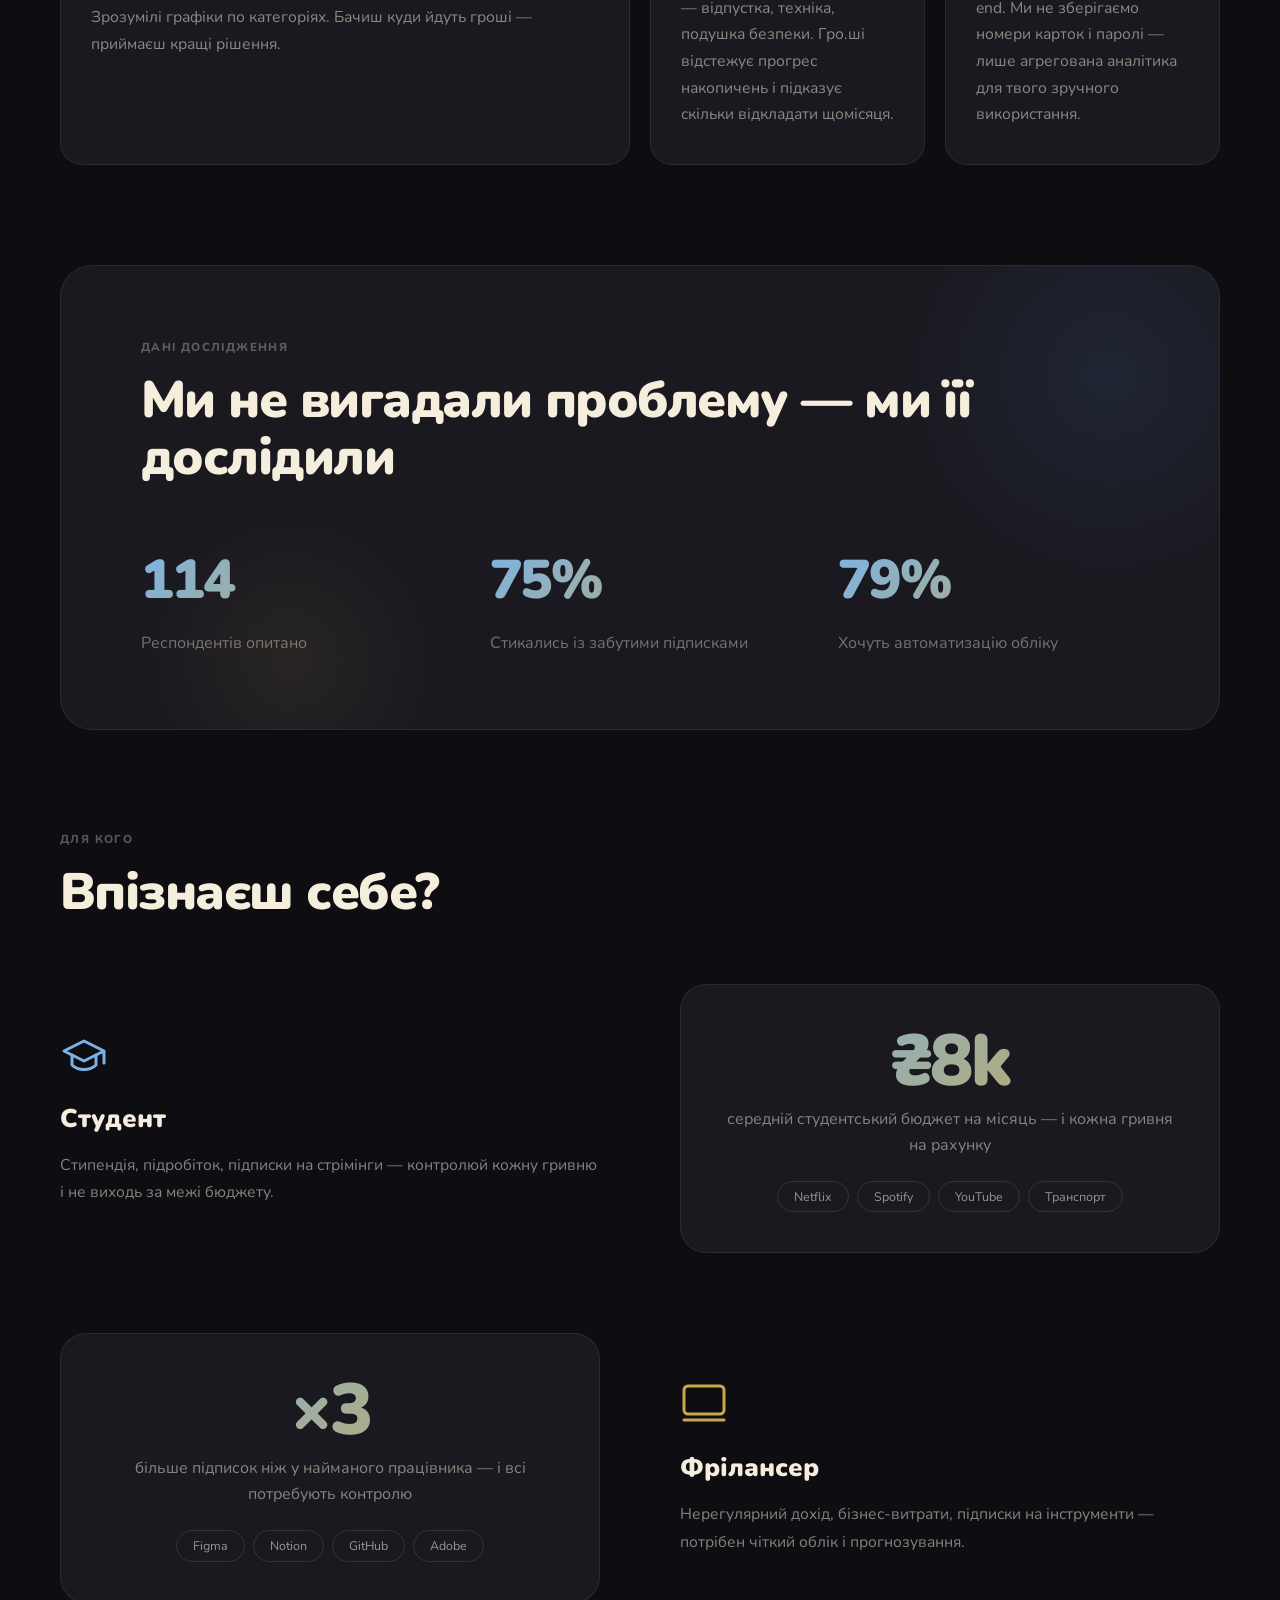
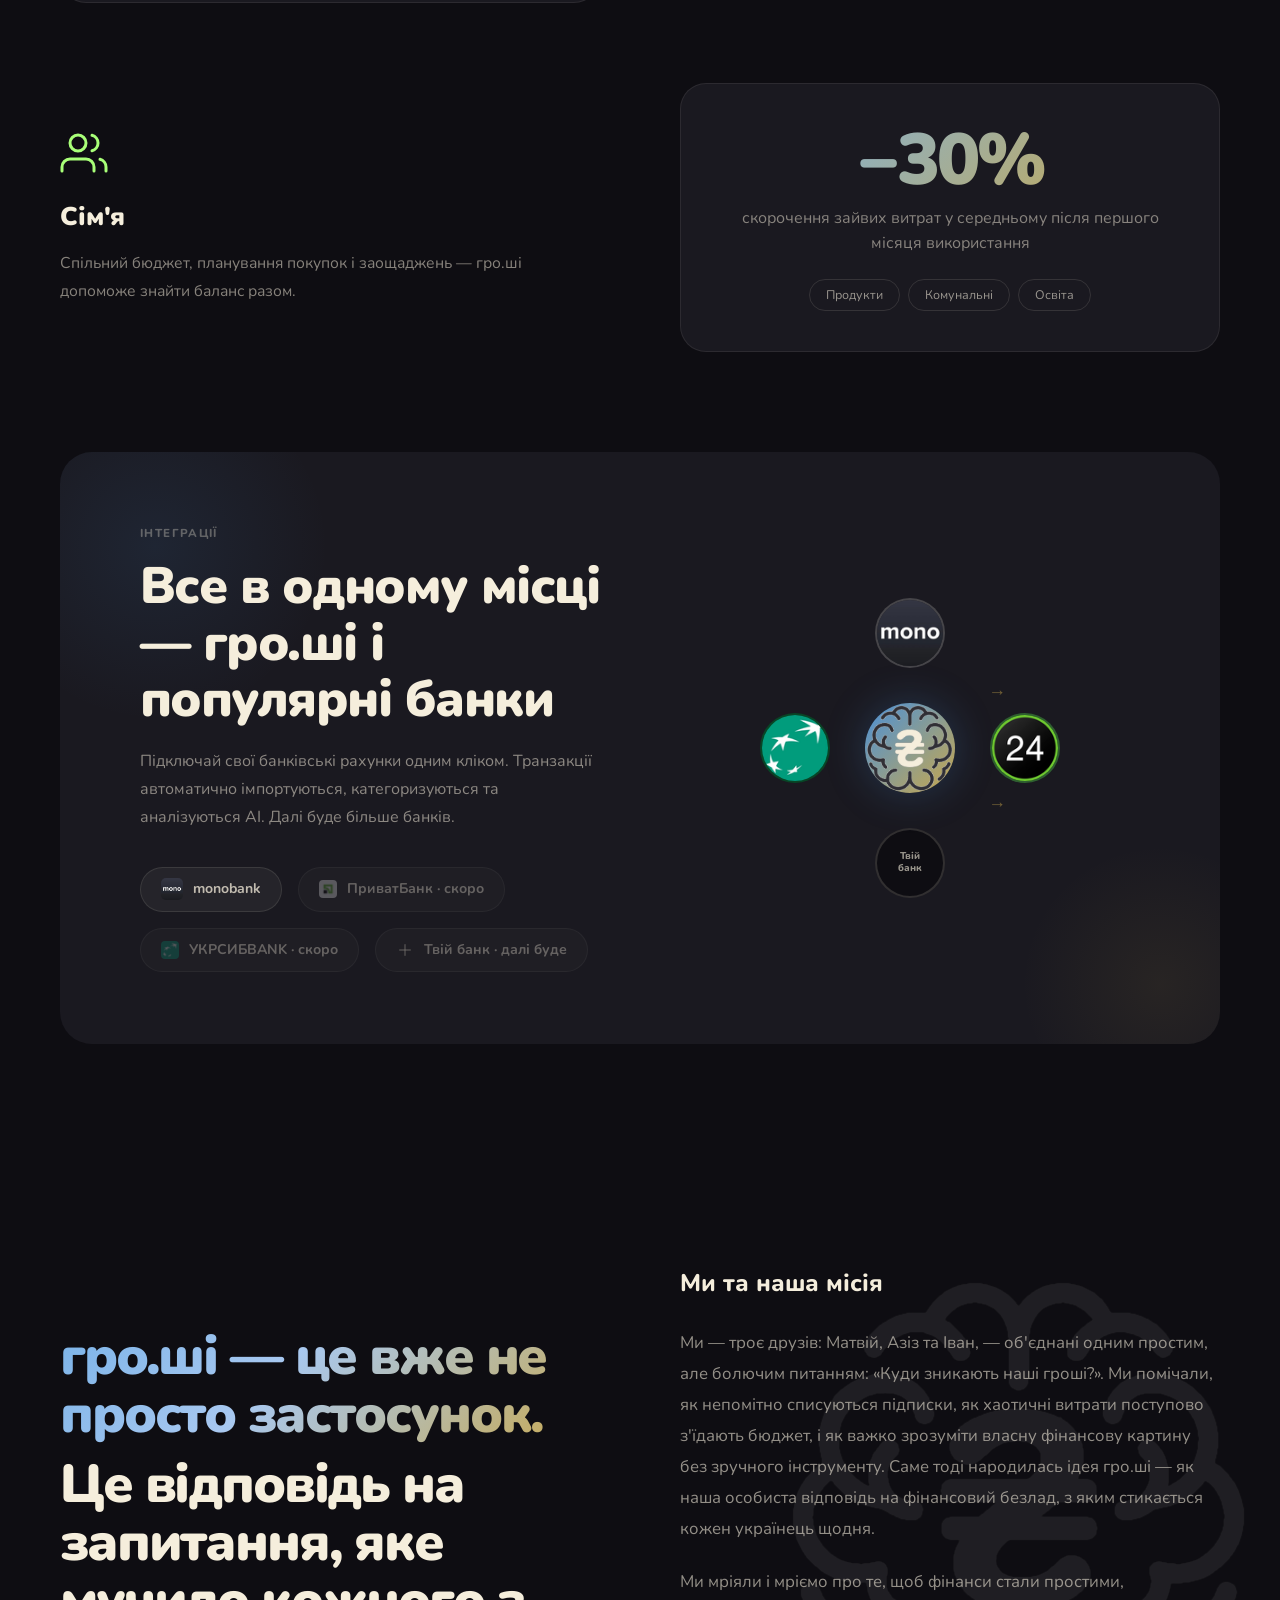
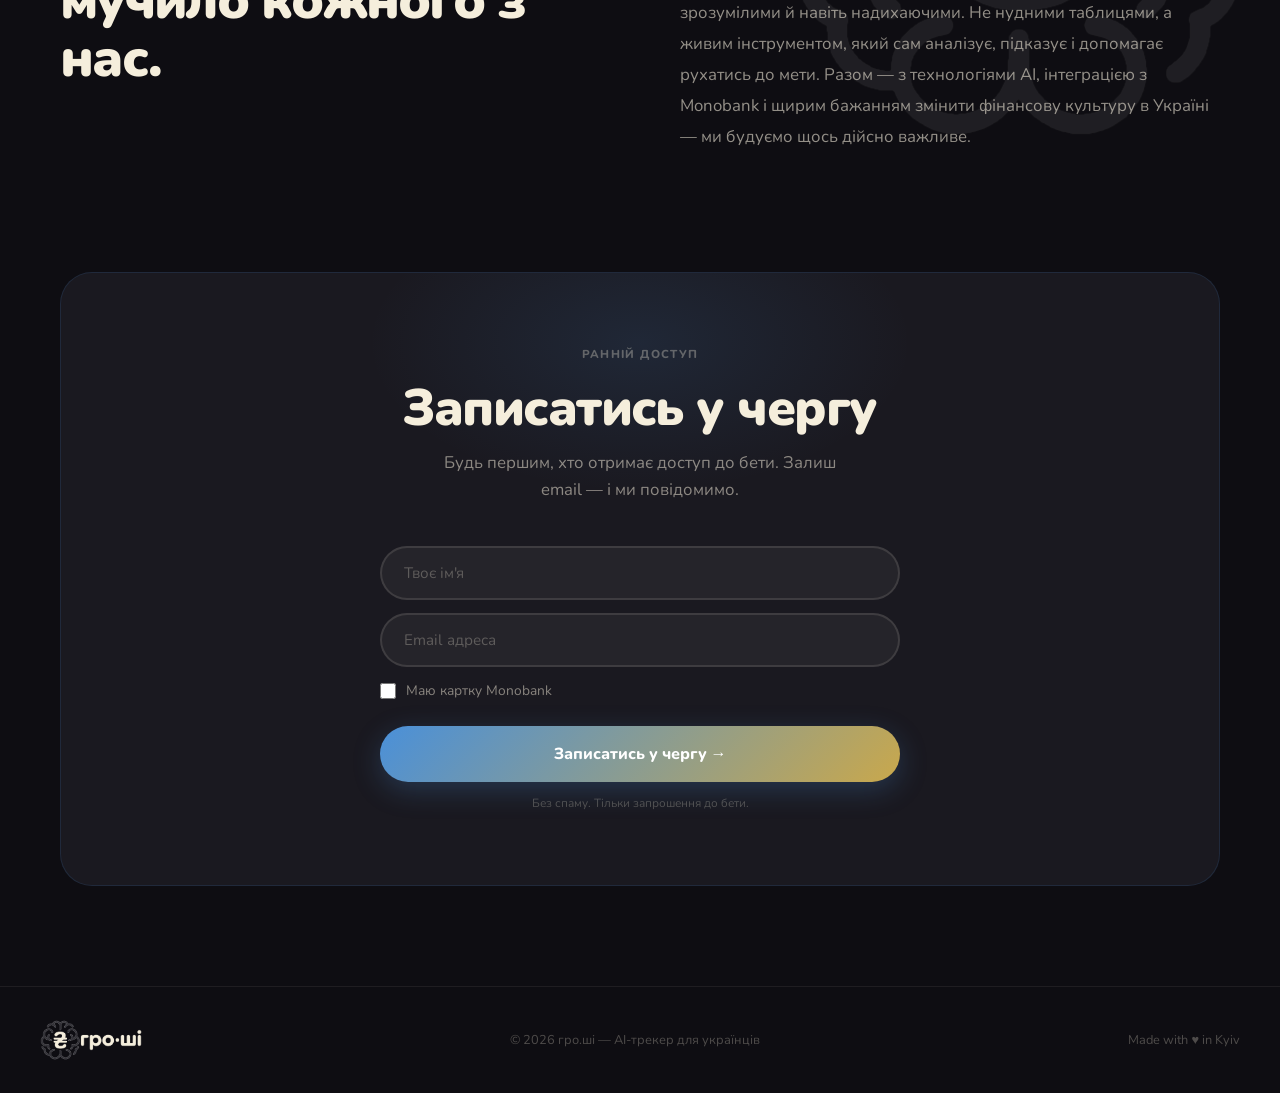
==== commit 66eba55f: "Update index.html" ====
--- a/index.html
+++ b/index.html
@@ -11,7 +11,7 @@
 <nav>
   <a href="#" class="nav-logo"><img src="[data-uri]" alt="гро.ші"></a>
   <ul>
-    <li><a href="#banks" class="nav-link">Тарифи</a></li>
+    <li><a href="pricing" class="nav-link">Тарифи</a></li>
     <li><a href="#early-access" class="btn-nav">Записатись на бета-доступ</a></li>
   </ul>
 </nav>
@@ -301,21 +301,6 @@
 </div>
 
 
-
-<!-- TEAM -->
-<div class="sec" id="team" style="padding-top:0">
-  <div class="sec-inner">
-    <div class="sec-label">Команда</div>
-    <h2>Хто за цим стоїть</h2>
-    <p class="sec-sub" style="margin-bottom:44px">Три ролі, один продукт, спільна мета.</p>
-    <div class="team-grid">
-      <div class="tc"><div class="tav">М</div><h3>Матвій</h3><p class="role">Full-stack розробник<br><small>Технічна реалізація, API, безпека</small></p></div>
-      <div class="tc"><div class="tav">А</div><h3>Азіз</h3><p class="role">Бізнес-аналітик / Продуктолог<br><small>Стратегія, UX-дослідження</small></p></div>
-      <div class="tc"><div class="tav">І</div><h3>Іван</h3><p class="role">Маркетолог-креативний менеджер<br><small>Просування, візуальний стиль</small></p></div>
-    </div>
-  </div>
-</div>
-
 <!-- CTA -->
 <div class="sec" id="early-access" style="padding-top:0">
   <div class="sec-inner">
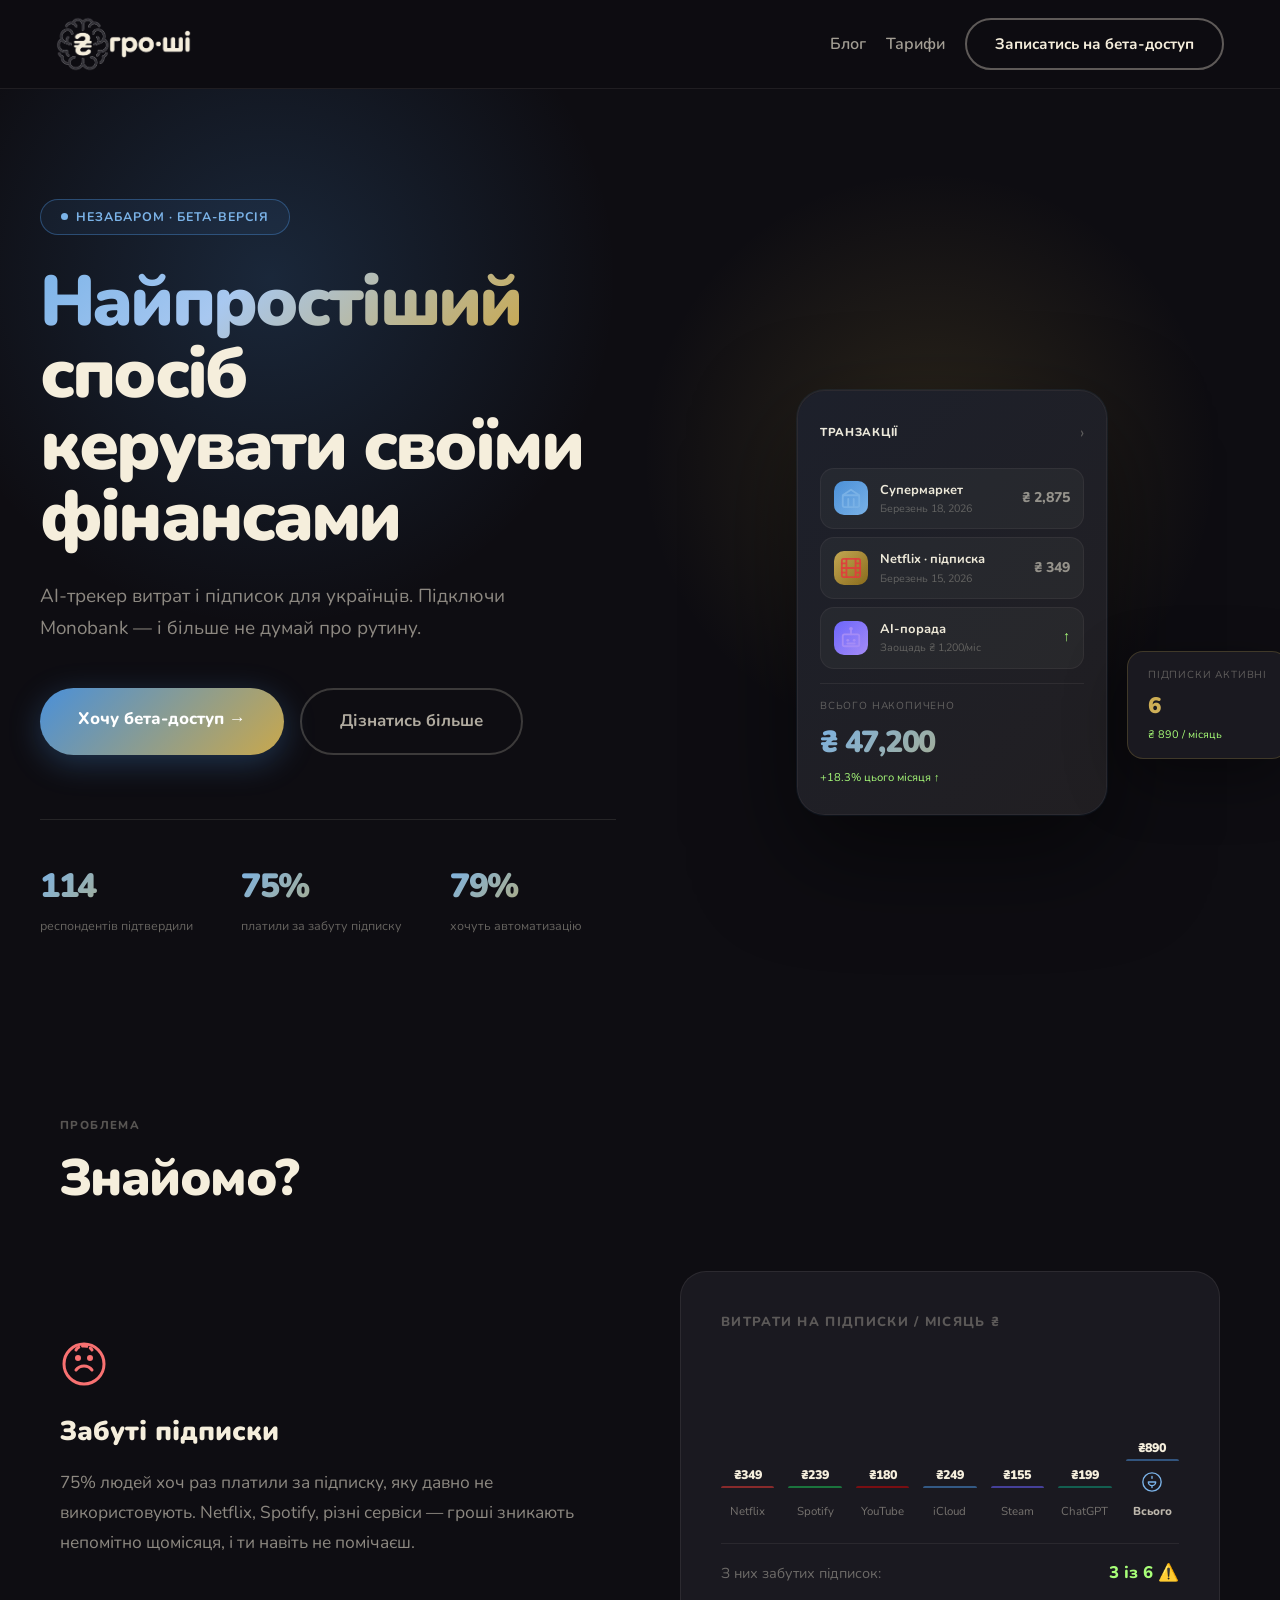
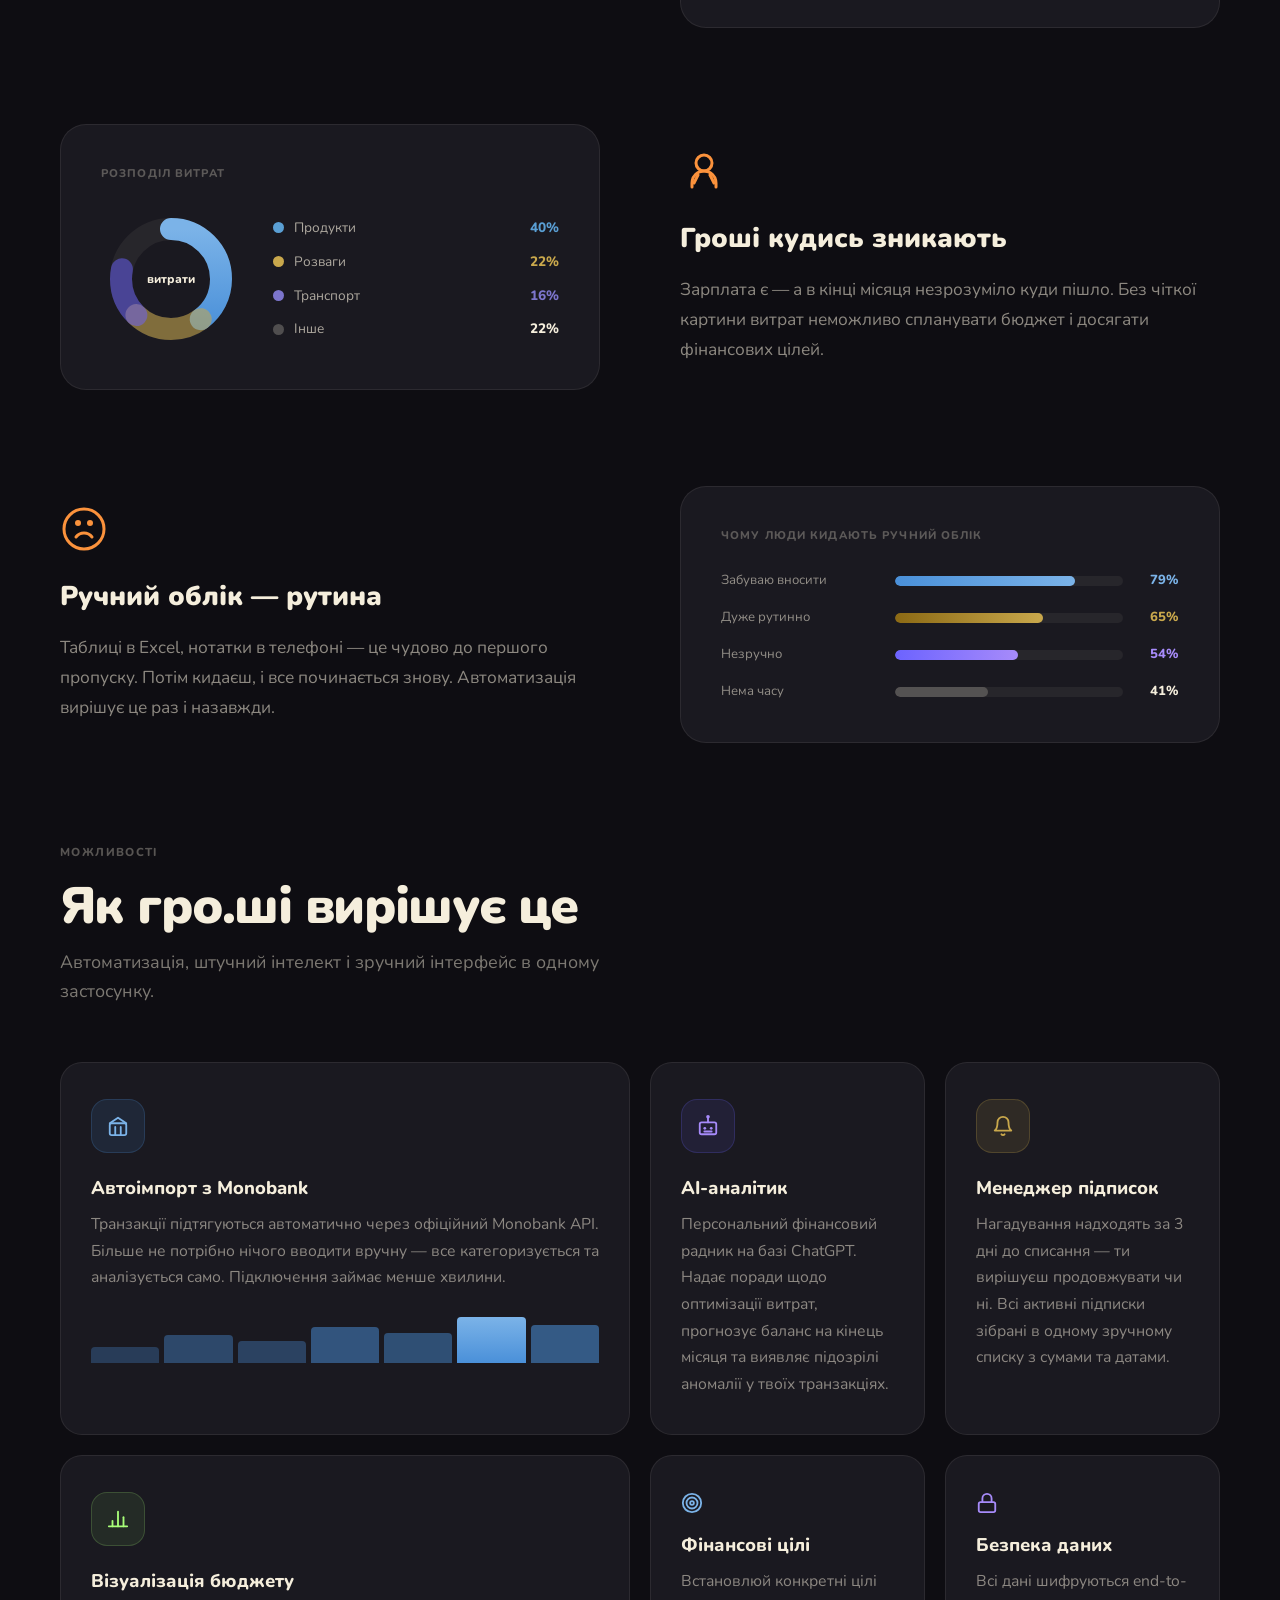
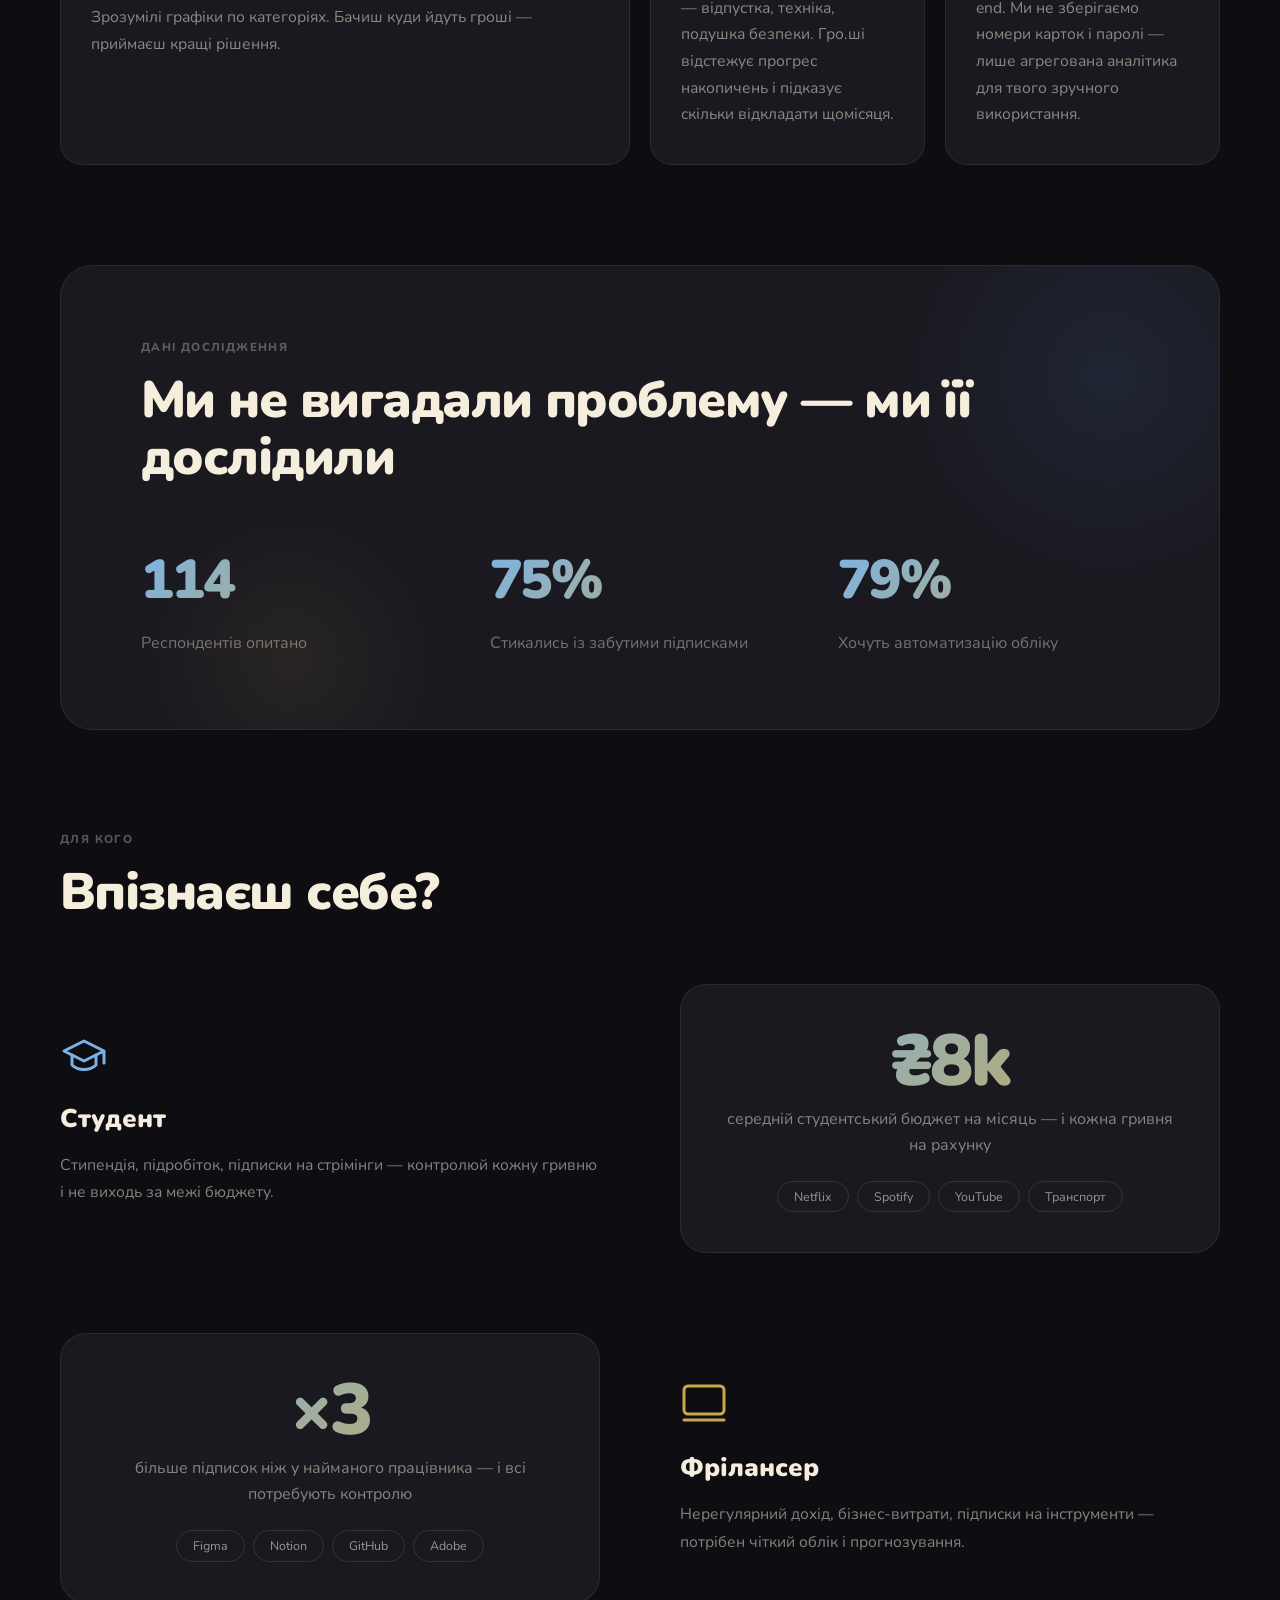
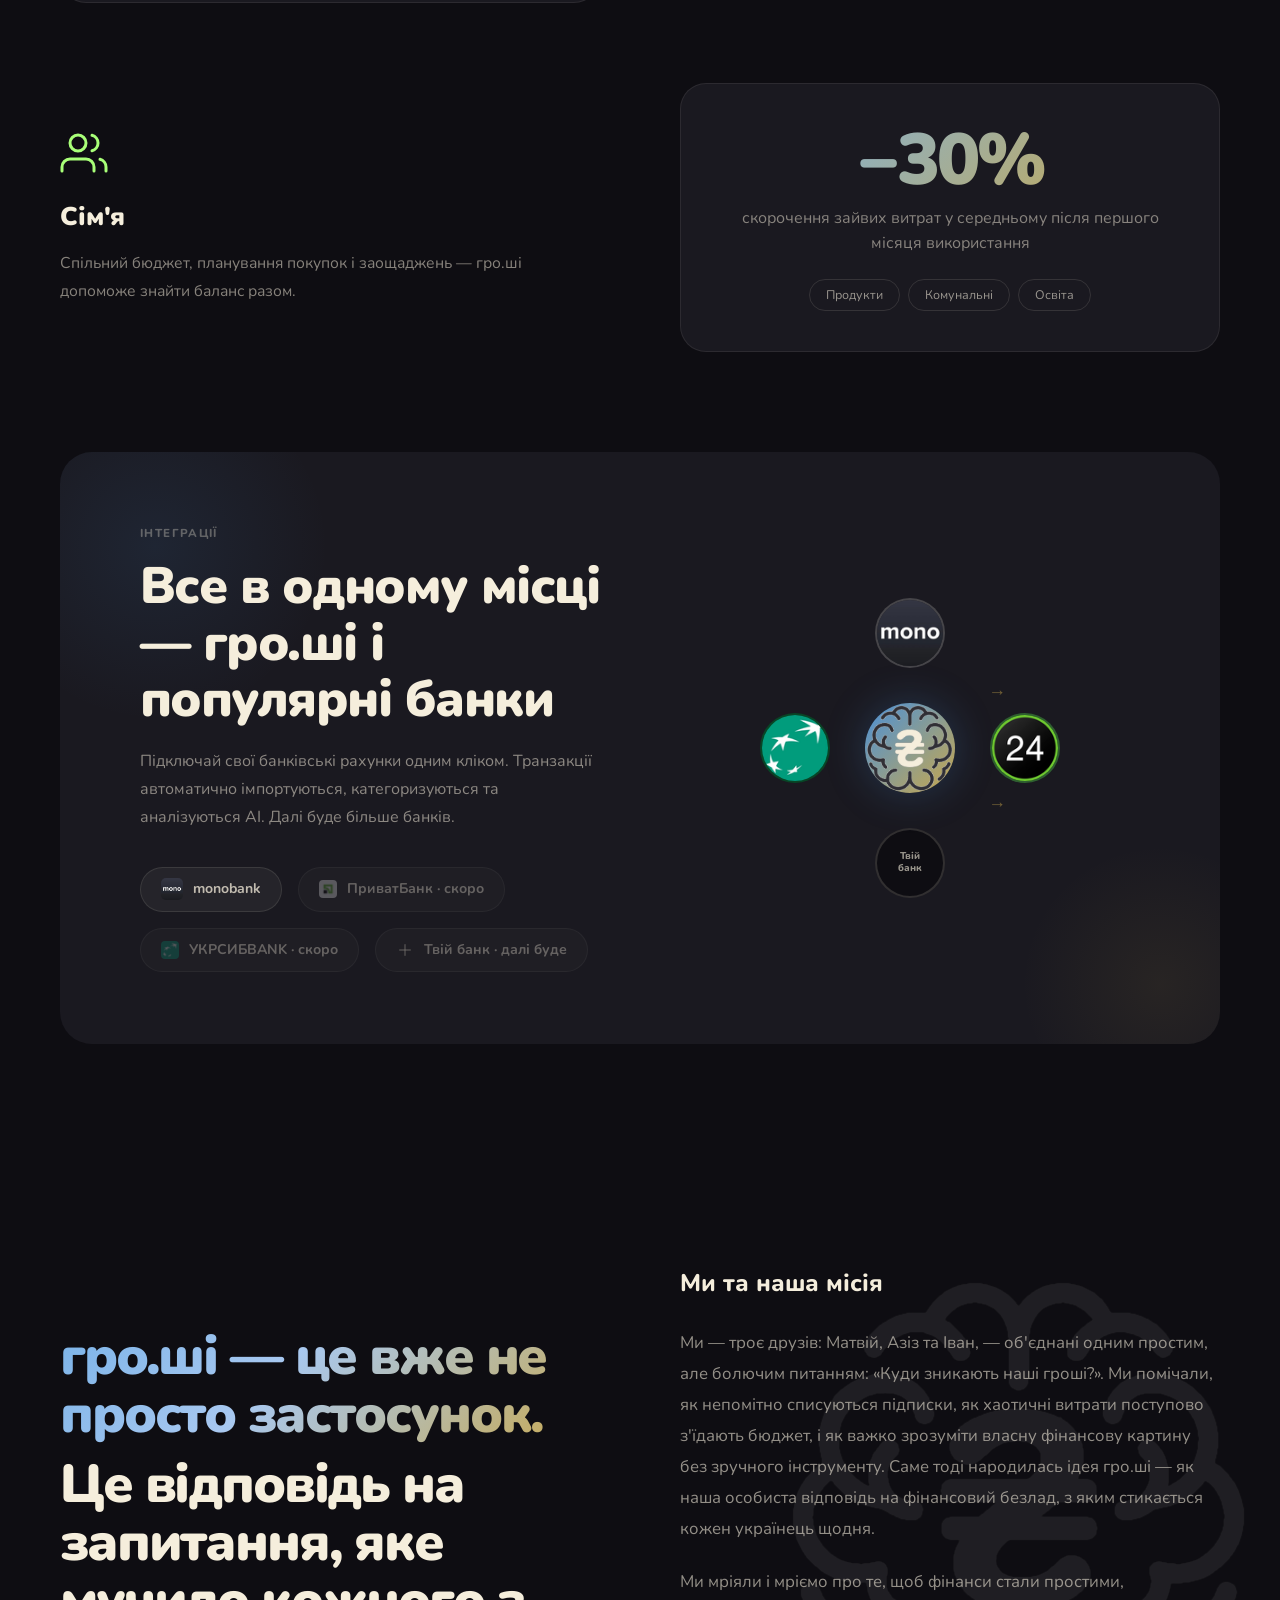
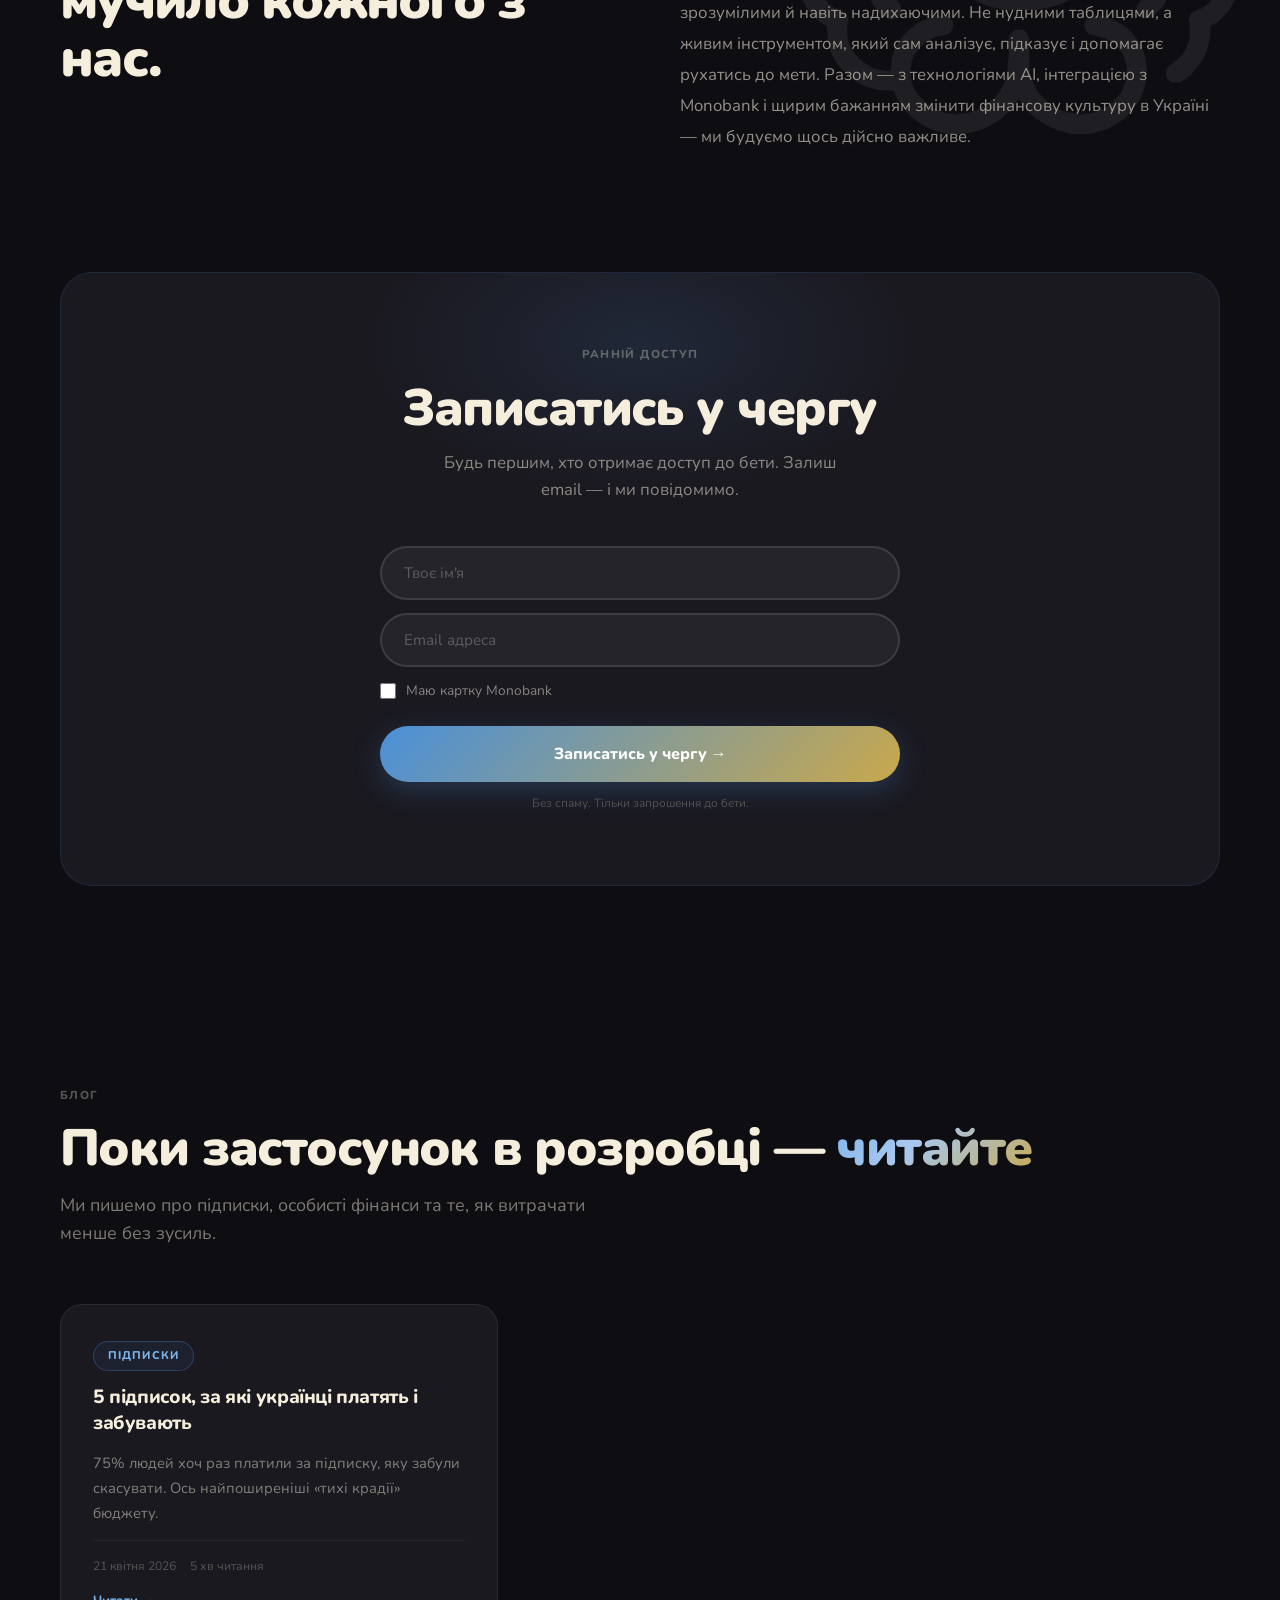
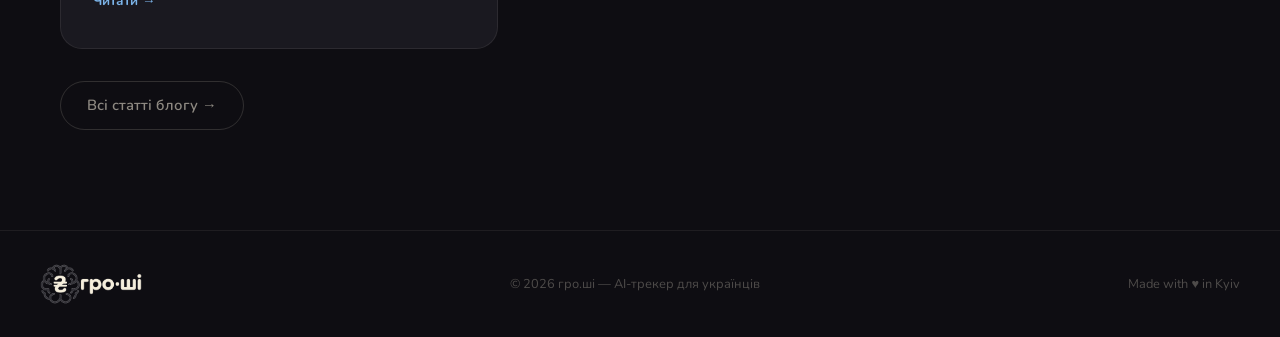
==== commit 82be7894: "Add files via upload" ====
--- a/index.html
+++ b/index.html
@@ -11,7 +11,8 @@
 <nav>
   <a href="#" class="nav-logo"><img src="[data-uri]